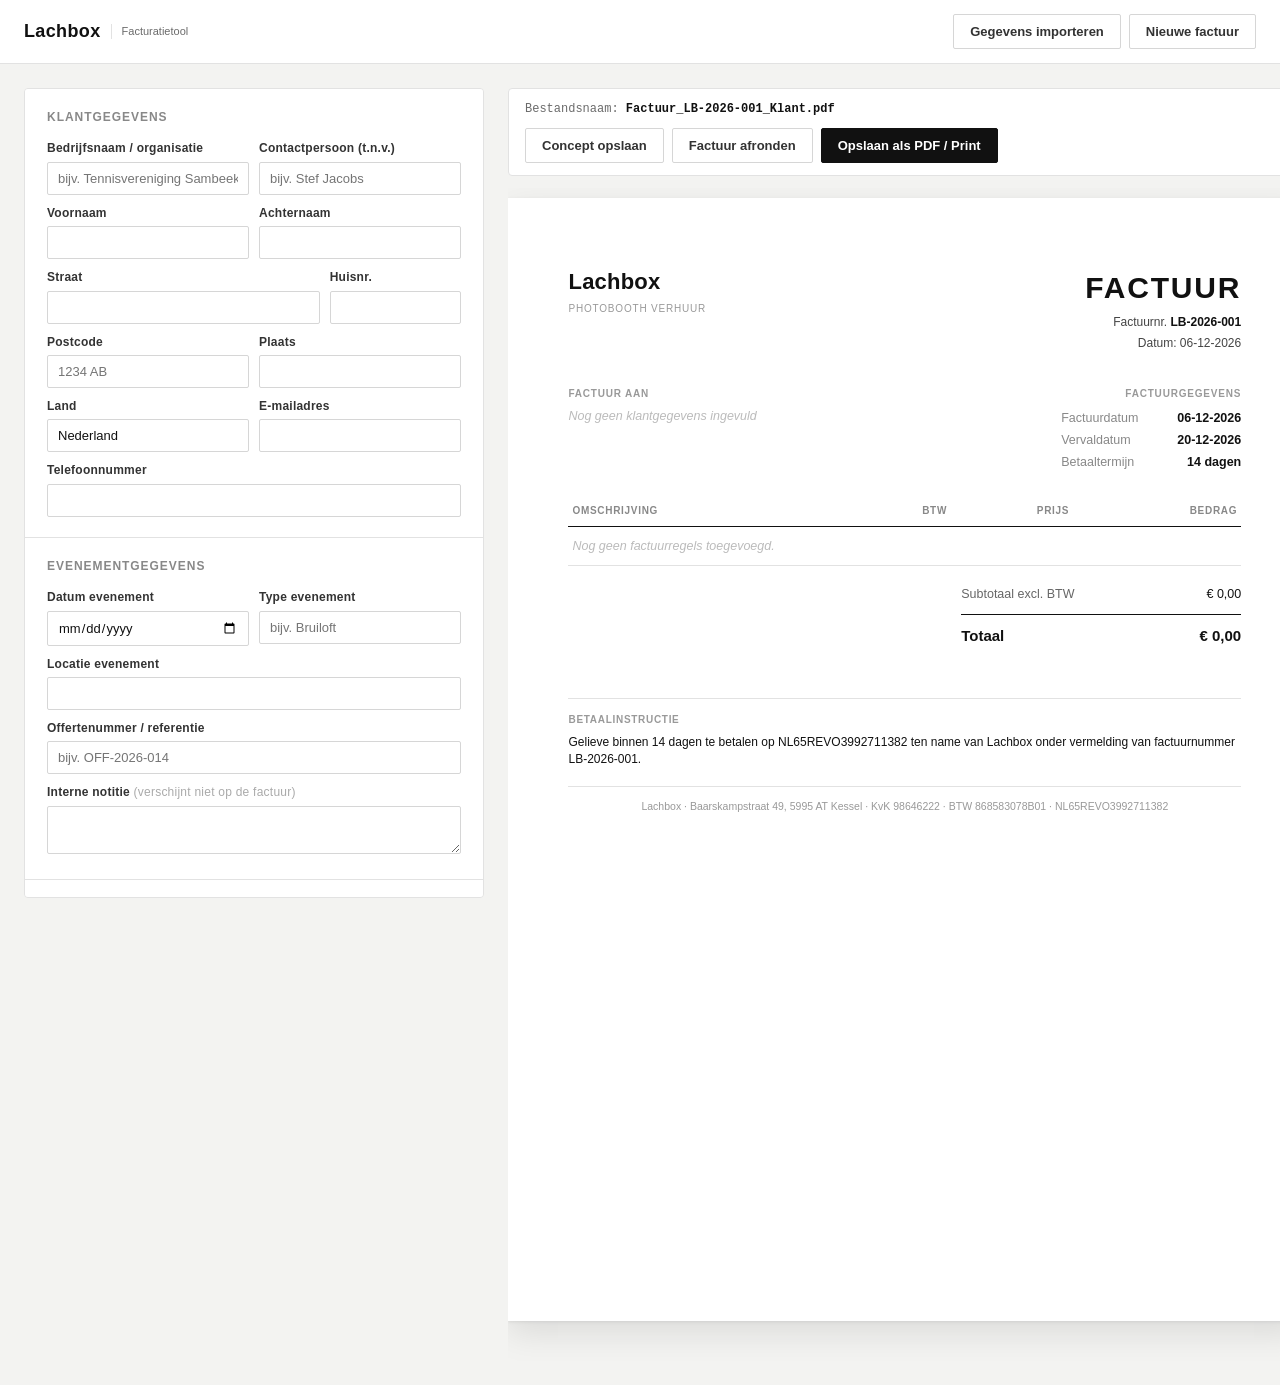
==== index.html @ ca331988 "Add Lachbox invoicing tool (single-file HTML/CSS/JS) Fully functional internal invoicing tool: custo" ====
<!doctype html>
<html lang="nl">
<head>
<meta charset="UTF-8">
<meta name="viewport" content="width=device-width, initial-scale=1.0">
<title>Lachbox — Facturatietool</title>
<style>
/* =========================================================
   LACHBOX FACTURATIETOOL — STYLESHEET
   Minimalistisch zwart/wit, veel witruimte, dunne lijnen.
   ========================================================= */

:root{
  --bg: #ffffff;
  --fg: #111111;
  --muted: #6b6b6b;
  --line: #e2e2e2;
  --line-strong: #111111;
  --panel: #fafafa;
  --danger: #b3261e;
  --danger-bg: #fdecea;
  --success: #1c7a3c;
  --success-bg: #eaf6ee;
  --radius: 2px;
  --font: -apple-system, BlinkMacSystemFont, "Segoe UI", Roboto, Helvetica, Arial, sans-serif;
  --mono: "SFMono-Regular", Consolas, "Liberation Mono", Menlo, monospace;
}

*{ box-sizing: border-box; }
html,body{ margin:0; padding:0; }
body{
  font-family: var(--font);
  color: var(--fg);
  background: #f3f3f1;
  font-size: 14px;
  line-height: 1.45;
  -webkit-font-smoothing: antialiased;
}

h1,h2,h3,h4{ margin:0; font-weight:600; }
button{ font-family:inherit; font-size:inherit; }
input, select, textarea{
  font-family:inherit;
  font-size:13px;
  color: var(--fg);
  background:#fff;
  border:1px solid #d6d6d6;
  border-radius: var(--radius);
  padding:8px 10px;
  width:100%;
  outline:none;
  transition: border-color .12s ease;
}
input:focus, select:focus, textarea:focus{ border-color:#111; }
input.field-error, select.field-error{ border-color: var(--danger); background:#fffaf9; }
label{ display:block; font-size:12px; font-weight:600; letter-spacing:.02em; color:#333; margin-bottom:4px; }
.hint{ font-size:11px; color:var(--muted); margin-top:3px; }

/* ---------- Topbar ---------- */
.topbar{
  display:flex; align-items:center; justify-content:space-between;
  padding:14px 24px; background:#fff; border-bottom:1px solid var(--line);
  position:sticky; top:0; z-index:20;
}
.topbar .brand{ display:flex; align-items:center; gap:10px; }
.topbar .brand .logo-text{ font-weight:700; font-size:18px; letter-spacing:.02em; }
.topbar .brand .subtitle{ font-size:11px; color:var(--muted); border-left:1px solid var(--line); padding-left:10px; }
.topbar .actions{ display:flex; gap:8px; }

/* ---------- Buttons ---------- */
.btn{
  display:inline-flex; align-items:center; gap:6px;
  padding:9px 16px; border-radius: var(--radius);
  border:1px solid #111; background:#fff; color:#111;
  cursor:pointer; font-weight:600; font-size:13px;
  white-space:nowrap;
  transition: background .12s ease, color .12s ease, opacity .12s ease;
}
.btn:hover{ background:#111; color:#fff; }
.btn:active{ opacity:.75; }
.btn.primary{ background:#111; color:#fff; }
.btn.primary:hover{ background:#000; }
.btn.secondary{ border-color:#d6d6d6; color:#333; }
.btn.secondary:hover{ background:#111; color:#fff; border-color:#111; }
.btn.ghost{ border-color:transparent; color:#333; padding:8px 10px; }
.btn.ghost:hover{ background:#f0f0f0; color:#111; }
.btn.danger{ border-color:var(--danger); color:var(--danger); }
.btn.danger:hover{ background:var(--danger); color:#fff; }
.btn.small{ padding:5px 10px; font-size:12px; }
.btn:disabled{ opacity:.4; cursor:not-allowed; }
.btn:disabled:hover{ background:#fff; color:#111; }

/* ---------- Layout ---------- */
.layout{
  display:grid;
  grid-template-columns: 460px 1fr;
  gap:24px;
  padding:24px;
  align-items:start;
  max-width:1680px;
  margin:0 auto;
}
@media (max-width: 1100px){
  .layout{ grid-template-columns: 1fr; }
}

/* ---------- Form panel ---------- */
.form-panel{
  background:#fff;
  border:1px solid var(--line);
  border-radius:4px;
  padding:0;
  position:sticky;
  top:70px;
  max-height: calc(100vh - 90px);
  overflow-y:auto;
}
@media (max-width: 1100px){
  .form-panel{ position:static; max-height:none; }
}
.section{ padding:20px 22px; border-bottom:1px solid var(--line); }
.section:last-child{ border-bottom:none; }
.section-title{
  font-size:12px; text-transform:uppercase; letter-spacing:.08em;
  color:#888; font-weight:700; margin-bottom:14px;
  display:flex; align-items:center; justify-content:space-between;
}
.field-row{ display:grid; grid-template-columns:1fr 1fr; gap:10px; margin-bottom:10px; }
.field-row.cols-3{ grid-template-columns:1fr 1fr 1fr; }
.field{ margin-bottom:10px; }
.field:last-child{ margin-bottom:0; }
.field-row .field{ margin-bottom:0; }
details.settings summary{ cursor:pointer; font-size:12px; color:var(--muted); font-weight:600; margin-bottom:10px; }
details.settings[open] summary{ margin-bottom:14px; }

/* ---------- Line items editor ---------- */
.lines-list{ display:flex; flex-direction:column; gap:10px; margin-bottom:12px; }
.line-card{
  border:1px solid var(--line); border-radius:3px; padding:12px; background:var(--panel);
}
.line-card.discount{ background:#fbfbf8; border-style:dashed; }
.line-card-head{ display:flex; justify-content:space-between; align-items:center; margin-bottom:8px; }
.line-card-head .line-type-badge{
  font-size:10px; text-transform:uppercase; letter-spacing:.06em; font-weight:700; color:#888;
}
.line-card-actions{ display:flex; gap:4px; }
.icon-btn{
  border:none; background:transparent; cursor:pointer; color:#888; padding:3px 6px; font-size:13px; border-radius:3px;
}
.icon-btn:hover{ background:#eee; color:#111; }
.line-card .field{ margin-bottom:8px; }
.line-grid{ display:grid; grid-template-columns: repeat(4, 1fr); gap:8px; }
.line-grid .field.span-2{ grid-column: span 2; }
.line-grid .field.span-4{ grid-column: span 4; }
.amount-readout{
  font-family: var(--mono); font-size:13px; font-weight:700; text-align:right; padding-top:6px;
}
.vat-mode-toggle{ display:flex; border:1px solid #d6d6d6; border-radius:var(--radius); overflow:hidden; }
.vat-mode-toggle button{
  flex:1; border:none; background:#fff; padding:7px 4px; font-size:12px; cursor:pointer; color:#555;
}
.vat-mode-toggle button.active{ background:#111; color:#fff; }

.add-line-buttons{ display:flex; gap:8px; }
.add-line-buttons .btn{ flex:1; justify-content:center; }

/* ---------- Package grid ---------- */
.package-select{ margin-bottom:12px; }

/* ---------- Preview panel ---------- */
.preview-panel{ display:flex; flex-direction:column; gap:12px; }
.preview-toolbar{
  display:flex; align-items:center; justify-content:space-between;
  background:#fff; border:1px solid var(--line); border-radius:4px;
  padding:12px 16px; flex-wrap:wrap; gap:10px;
}
.filename-preview{ font-family: var(--mono); font-size:12px; color:var(--muted); }
.filename-preview strong{ color:#111; font-weight:600; }
.preview-toolbar .actions{ display:flex; gap:8px; }

#invoicePreviewWrapper{
  display:flex; justify-content:center;
  overflow-x:auto;
  padding: 10px 0 40px;
}
#invoicePreview.a4{
  width:210mm;
  min-height:297mm;
  background:#fff;
  box-shadow: 0 1px 3px rgba(0,0,0,.08), 0 12px 32px rgba(0,0,0,.10);
  padding:18mm 16mm;
  flex-shrink:0;
  color:#111;
}

/* ---------- Invoice document styling ---------- */
.inv-header{ display:flex; justify-content:space-between; align-items:flex-start; margin-bottom:34px; }
.inv-logo{ font-size:22px; font-weight:800; letter-spacing:.01em; }
.inv-logo img{ max-height:46px; display:block; }
.inv-logo .tagline{ font-size:10px; color:#999; letter-spacing:.08em; text-transform:uppercase; margin-top:4px; font-weight:500; }
.inv-title{ text-align:right; }
.inv-title h1{ font-size:30px; letter-spacing:.06em; font-weight:800; }
.inv-title .inv-meta-line{ font-size:12px; color:#444; margin-top:4px; }
.inv-title .inv-meta-line b{ color:#111; }

.inv-parties{ display:flex; justify-content:space-between; gap:24px; margin-bottom:30px; }
.inv-block{ font-size:12.5px; }
.inv-block .block-label{ font-size:10px; text-transform:uppercase; letter-spacing:.08em; color:#999; font-weight:700; margin-bottom:6px; }
.inv-block .line{ line-height:1.55; }
.inv-block.to{ max-width:60%; }
.inv-block.meta{ text-align:right; min-width:180px; }
.inv-block.meta .meta-row{ display:flex; justify-content:space-between; gap:16px; padding:2px 0; }
.inv-block.meta .meta-row .k{ color:#888; }
.inv-block.meta .meta-row .v{ font-weight:600; }

.inv-event-line{ font-size:11.5px; color:#666; margin-bottom:22px; border-top:1px solid var(--line); border-bottom:1px solid var(--line); padding:8px 0; }

table.inv-table{ width:100%; border-collapse:collapse; margin-bottom:8px; }
table.inv-table thead th{
  text-align:left; font-size:10px; text-transform:uppercase; letter-spacing:.07em; color:#888;
  border-bottom:1px solid var(--line-strong); padding:0 4px 8px; font-weight:700;
}
table.inv-table thead th.num{ text-align:right; }
table.inv-table tbody td{
  padding:10px 4px; border-bottom:1px solid var(--line); font-size:12.5px; vertical-align:top;
}
table.inv-table tbody td.num{ text-align:right; font-variant-numeric: tabular-nums; white-space:nowrap; }
table.inv-table tbody tr.discount-row td{ color:#555; font-style:italic; }
.desc-main{ font-weight:600; }
.desc-sub{ font-size:11px; color:#888; margin-top:2px; font-style:normal; }

.inv-totals{ display:flex; justify-content:flex-end; margin-top:14px; }
.inv-totals .totals-box{ width:280px; }
.totals-row{ display:flex; justify-content:space-between; padding:5px 0; font-size:12.5px; }
.totals-row .k{ color:#666; }
.totals-row.grand{ border-top:1.5px solid #111; margin-top:6px; padding-top:10px; font-size:15px; font-weight:800; }

.inv-footer{ margin-top:46px; }
.inv-payment{ font-size:12px; border-top:1px solid var(--line); padding-top:14px; margin-bottom:18px; }
.inv-payment .pay-label{ font-size:10px; text-transform:uppercase; letter-spacing:.07em; color:#999; font-weight:700; margin-bottom:6px;}
.inv-companyfooter{ font-size:10.5px; color:#999; text-align:center; border-top:1px solid var(--line); padding-top:12px; }
.inv-companyfooter span{ margin:0 6px; }

.empty-state{ color:#bbb; font-style:italic; }

/* ---------- Toasts ---------- */
.toast-container{ position:fixed; bottom:20px; right:20px; display:flex; flex-direction:column; gap:8px; z-index:200; max-width:340px; }
.toast{
  background:#111; color:#fff; padding:12px 16px; border-radius:4px; font-size:13px;
  box-shadow:0 8px 24px rgba(0,0,0,.25); animation: toast-in .18s ease;
}
.toast.error{ background: var(--danger); }
.toast.success{ background: var(--success); }
@keyframes toast-in{ from{ transform:translateY(8px); opacity:0; } to{ transform:translateY(0); opacity:1; } }

/* ---------- Modal ---------- */
.modal-overlay{
  position:fixed; inset:0; background:rgba(0,0,0,.45); display:flex; align-items:center; justify-content:center; z-index:100; padding:20px;
}
.modal-overlay[hidden]{ display:none; }
.modal{ background:#fff; border-radius:6px; width:100%; max-width:560px; max-height:85vh; overflow-y:auto; padding:24px; }
.modal h2{ font-size:16px; margin-bottom:4px; }
.modal p.desc{ font-size:12.5px; color:var(--muted); margin:0 0 14px; }
.modal textarea{ min-height:220px; font-family:var(--mono); font-size:12px; }
.modal .modal-actions{ display:flex; justify-content:flex-end; gap:8px; margin-top:16px; }
.modal .modal-close{ position:absolute; }
.modal-header{ display:flex; justify-content:space-between; align-items:flex-start; }

/* ---------- Print ---------- */
@media print{
  body{ background:#fff; }
  .no-print{ display:none !important; }
  .layout{ display:block; padding:0; }
  #invoicePreviewWrapper{ display:block; padding:0; overflow:visible; justify-content:flex-start; }
  #invoicePreview.a4{
    box-shadow:none; width:auto; min-height:auto; margin:0; padding:0;
  }
  @page{ size: A4 portrait; margin: 16mm 15mm; }
}
</style>
</head>
<body>

<!-- ============================================================
     TOPBAR
     ============================================================ -->
<div class="topbar no-print">
  <div class="brand">
    <span class="logo-text">Lachbox</span>
    <span class="subtitle">Facturatietool</span>
  </div>
  <div class="actions">
    <button class="btn secondary" id="btnImport">Gegevens importeren</button>
    <button class="btn secondary" id="btnNewInvoice">Nieuwe factuur</button>
  </div>
</div>

<!-- ============================================================
     MAIN LAYOUT
     ============================================================ -->
<main class="layout">

  <!-- ---------------- FORM PANEL ---------------- -->
  <section class="form-panel no-print" id="formPanel">

    <!-- Klantgegevens -->
    <div class="section">
      <div class="section-title">Klantgegevens</div>
      <div class="field-row">
        <div class="field">
          <label for="cust_company">Bedrijfsnaam / organisatie</label>
          <input type="text" id="cust_company" placeholder="bijv. Tennisvereniging Sambeek">
        </div>
        <div class="field">
          <label for="cust_contactPerson">Contactpersoon (t.n.v.)</label>
          <input type="text" id="cust_contactPerson" placeholder="bijv. Stef Jacobs">
        </div>
      </div>
      <div class="field-row">
        <div class="field">
          <label for="cust_firstName">Voornaam</label>
          <input type="text" id="cust_firstName">
        </div>
        <div class="field">
          <label for="cust_lastName">Achternaam</label>
          <input type="text" id="cust_lastName">
        </div>
      </div>
      <div class="field-row cols-3">
        <div class="field" style="grid-column:span 2;">
          <label for="cust_street">Straat</label>
          <input type="text" id="cust_street">
        </div>
        <div class="field">
          <label for="cust_houseNumber">Huisnr.</label>
          <input type="text" id="cust_houseNumber">
        </div>
      </div>
      <div class="field-row">
        <div class="field">
          <label for="cust_postalCode">Postcode</label>
          <input type="text" id="cust_postalCode" placeholder="1234 AB">
        </div>
        <div class="field">
          <label for="cust_city">Plaats</label>
          <input type="text" id="cust_city">
        </div>
      </div>
      <div class="field-row">
        <div class="field">
          <label for="cust_country">Land</label>
          <input type="text" id="cust_country" placeholder="Nederland">
        </div>
        <div class="field">
          <label for="cust_email">E-mailadres</label>
          <input type="email" id="cust_email">
        </div>
      </div>
      <div class="field">
        <label for="cust_phone">Telefoonnummer</label>
        <input type="text" id="cust_phone">
      </div>
    </div>

    <!-- Evenementgegevens -->
    <div class="section">
      <div class="section-title">Evenementgegevens</div>
      <div class="field-row">
        <div class="field">
          <label for="event_date">Datum evenement</label>
          <input type="date" id="event_date">
        </div>
        <div class="field">
          <label for="event_type">Type evenement</label>
          <input type="text" id="event_type" placeholder="bijv. Bruiloft">
        </div>
      </div>
      <div class="field">
        <label for="event_location">Locatie evenement</label>
        <input type="text" id="event_location">
      </div>
      <div class="field">
        <label for="event_reference">Offertenummer / referentie</label>
        <input type="text" id="event_reference" placeholder="bijv. OFF-2026-014">
      </div>
      <div class="field">
        <label for="event_note">Interne notitie <span style="font-weight:400; color:#aaa;">(verschijnt niet op de factuur)</span></label>
        <textarea id="event_note" rows="2"></textarea>
      </div>
    </div>

    <!-- Factuurgegevens -->
    <div class="section">
      <div class="section-title">Factuurgegevens</div>
      <div class="field-row">
        <div class="field">
          <label for="inv_number">Factuurnummer</label>
          <input type="text" id="inv_number">
        </div>
        <div class="field">
          <label for="inv_date">Factuurdatum</label>
          <input type="date" id="inv_date">
        </div>
      </div>
      <div class="field-row">
        <div class="field">
          <label for="inv_paymentTerm">Betaaltermijn (dagen)</label>
          <input type="number" id="inv_paymentTerm" min="0" step="1">
        </div>
        <div class="field">
          <label for="inv_dueDate">Vervaldatum</label>
          <input type="date" id="inv_dueDate">
        </div>
      </div>
      <div class="hint" id="invoiceNumberHint" style="margin-bottom:4px;"></div>
    </div>

    <!-- Pakket & regels -->
    <div class="section">
      <div class="section-title">Pakket &amp; factuurregels</div>

      <div class="package-select">
        <label for="packageSelect">Lachbox-pakket</label>
        <select id="packageSelect">
          <option value="">— Geen pakket / handmatig —</option>
        </select>
      </div>

      <div class="lines-list" id="linesList"></div>

      <div class="add-line-buttons">
        <button class="btn secondary small" id="btnAddLine">+ Regel toevoegen</button>
        <button class="btn secondary small" id="btnAddDiscount">+ Korting toevoegen</button>
      </div>
    </div>

    <!-- Bedrijfsinstellingen (uitklapbaar, aanpasbaar) -->
    <div class="section">
      <details class="settings" id="companySettingsDetails">
        <summary>Bedrijfsgegevens &amp; instellingen aanpassen</summary>
        <div class="field-row">
          <div class="field">
            <label for="set_name">Bedrijfsnaam</label>
            <input type="text" id="set_name">
          </div>
          <div class="field">
            <label for="set_kvk">KvK-nummer</label>
            <input type="text" id="set_kvk">
          </div>
        </div>
        <div class="field-row">
          <div class="field">
            <label for="set_street">Straat + huisnr.</label>
            <input type="text" id="set_street">
          </div>
          <div class="field">
            <label for="set_city">Postcode + plaats</label>
            <input type="text" id="set_city">
          </div>
        </div>
        <div class="field-row">
          <div class="field">
            <label for="set_vat">BTW-nummer</label>
            <input type="text" id="set_vat">
          </div>
          <div class="field">
            <label for="set_bank">Bank</label>
            <input type="text" id="set_bank">
          </div>
        </div>
        <div class="field-row">
          <div class="field">
            <label for="set_iban">IBAN</label>
            <input type="text" id="set_iban">
          </div>
          <div class="field">
            <label for="set_defaultTerm">Standaard betaaltermijn (dagen)</label>
            <input type="number" id="set_defaultTerm" min="0" step="1">
          </div>
        </div>
        <div class="field">
          <label for="set_email">E-mailadres</label>
          <input type="email" id="set_email">
        </div>
        <button class="btn secondary small" id="btnResetSettings" style="margin-top:4px;">Terugzetten naar standaardgegevens</button>
      </details>
    </div>

  </section>

  <!-- ---------------- PREVIEW PANEL ---------------- -->
  <section class="preview-panel">

    <div class="preview-toolbar no-print">
      <div class="filename-preview">Bestandsnaam: <strong id="filenamePreview">Factuur.pdf</strong></div>
      <div class="actions">
        <button class="btn secondary" id="btnSaveDraft">Concept opslaan</button>
        <button class="btn secondary" id="btnFinalize">Factuur afronden</button>
        <button class="btn primary" id="btnPrint">Opslaan als PDF / Print</button>
      </div>
    </div>

    <div id="invoicePreviewWrapper">
      <div id="invoicePreview" class="a4"><!-- wordt gevuld door renderInvoice() --></div>
    </div>

  </section>

</main>

<!-- ============================================================
     IMPORT MODAL
     ============================================================ -->
<div class="modal-overlay no-print" id="importModal" hidden>
  <div class="modal">
    <div class="modal-header">
      <div>
        <h2>Gegevens importeren</h2>
        <p class="desc">Plak hieronder JSON-gegevens vanuit een offerte of boeking. Herkende velden worden automatisch ingevuld.</p>
      </div>
    </div>
    <textarea id="importTextarea" placeholder='{
  "customer": { "company": "Tennisvereniging Sambeek", "contactPerson": "Stef Jacobs", ... },
  "event": { "date": "2026-09-20", "location": "Sambeek" },
  "order": { "package": "premium" }
}'></textarea>
    <div class="modal-actions">
      <button class="btn secondary" id="btnImportCancel">Annuleren</button>
      <button class="btn primary" id="btnImportApply">Gegevens toepassen</button>
    </div>
  </div>
</div>

<!-- ============================================================
     CONFIRM MODAL (generiek, voor "Nieuwe factuur" bevestiging)
     ============================================================ -->
<div class="modal-overlay no-print" id="confirmModal" hidden>
  <div class="modal" style="max-width:420px;">
    <h2 id="confirmTitle">Weet je het zeker?</h2>
    <p class="desc" id="confirmMessage"></p>
    <div class="modal-actions">
      <button class="btn secondary" id="btnConfirmCancel">Annuleren</button>
      <button class="btn danger" id="btnConfirmOk">Doorgaan</button>
    </div>
  </div>
</div>

<div class="toast-container no-print" id="toastContainer"></div>

<script>
(function(){
"use strict";

/* ============================================================
   CONFIG
   Alle bedrijfsgegevens, pakketten en standaardwaarden staan
   hier gebundeld zodat ze later eenvoudig aangepast kunnen
   worden zonder de rest van de code te hoeven doorzoeken.
   ============================================================ */

const CONFIG = {
  company: {
    name: "Lachbox",
    street: "Baarskampstraat 49",
    city: "5995 AT Kessel",
    country: "Nederland",
    bankName: "Revolut Business",
    iban: "NL65REVO3992711382",
    kvk: "98646222",
    vatNumber: "868583078B01",
    email: "info@lachbox.nl",
    defaultPaymentTermDays: 14,
    logoUrl: "" // optioneel: url of data-uri naar het Lachbox-logo. Leeg = tekst-logo.
  },

  // Lachbox-pakketten. Prijzen zijn standaard inclusief BTW.
  packages: {
    basis:    { name: "Basis pakket",    price: 375, vatRate: 21, priceMode: "incl" },
    premium:  { name: "Premium pakket",  price: 425, vatRate: 21, priceMode: "incl" },
    deluxe:   { name: "Deluxe pakket",   price: 525, vatRate: 21, priceMode: "incl" },
    maatwerk: { name: "Maatwerk",        price: 0,   vatRate: 21, priceMode: "incl" }
  },

  // Beschikbare BTW-tarieven in de dropdown. "custom" laat de gebruiker
  // een eigen percentage invullen.
  vatRates: [0, 9, 21],
  defaultVatRate: 21,

  invoiceNumberPrefix: "LB"
};

const STORAGE_KEYS = {
  counter: "lachbox_invoice_counter",
  draft: "lachbox_draft_invoice",
  companySettings: "lachbox_company_settings",
  vatModePref: "lachbox_vat_mode_pref"
};


/* ============================================================
   STATE
   Eén centraal state-object. Alle rendering leest hieruit,
   alle formuliervelden schrijven hierin.
   ============================================================ */

let state = null; // wordt gevuld door createEmptyState() of loadDraft()
let companySettings = null; // actieve (aanpasbare) bedrijfsgegevens
let draftSaveTimer = null;
let isFinalized = false; // voorkomt dat het factuurnummer per ongeluk dubbel verhoogd wordt binnen 1 sessie

function uid(){
  return "l" + Math.random().toString(36).slice(2, 10) + Date.now().toString(36).slice(-4);
}

function createEmptyLine(type){
  if (type === "discount"){
    return {
      id: uid(),
      type: "discount",
      description: "Korting",
      subtext: "",
      discountMode: "percentage", // "percentage" | "fixed"
      discountValue: 10,
      priceMode: "incl", // alleen relevant bij discountMode = fixed
      vatRate: CONFIG.defaultVatRate
    };
  }
  return {
    id: uid(),
    type: "item",
    description: "",
    subtext: "",
    qty: 1,
    price: 0,
    priceMode: loadVatModePref(),
    vatRate: CONFIG.defaultVatRate
  };
}

function createEmptyState(){
  const today = new Date();
  const term = companySettings.defaultPaymentTermDays;
  return {
    customer: {
      company: "", firstName: "", lastName: "", contactPerson: "",
      street: "", houseNumber: "", postalCode: "", city: "", country: "Nederland",
      email: "", phone: ""
    },
    event: {
      date: "", location: "", type: "", reference: "", note: ""
    },
    invoice: {
      number: "",           // provisorisch nummer, wordt bij init gevuld
      date: formatDateInputValue(today),
      paymentTermDays: term,
      dueDate: formatDateInputValue(addDays(today, term))
    },
    packageKey: "",
    lines: []
  };
}


/* ============================================================
   STORAGE
   Alle localStorage-interactie is hier gebundeld.
   ============================================================ */

function loadJSON(key, fallback){
  try{
    const raw = localStorage.getItem(key);
    if (!raw) return fallback;
    return JSON.parse(raw);
  }catch(e){
    console.warn("Kon " + key + " niet laden uit localStorage:", e);
    return fallback;
  }
}

function saveJSON(key, value){
  try{
    localStorage.setItem(key, JSON.stringify(value));
  }catch(e){
    console.warn("Kon " + key + " niet opslaan in localStorage:", e);
  }
}

function loadCompanySettings(){
  const saved = loadJSON(STORAGE_KEYS.companySettings, null);
  return Object.assign({}, CONFIG.company, saved || {});
}

function saveCompanySettings(){
  saveJSON(STORAGE_KEYS.companySettings, companySettings);
}

function loadInvoiceCounter(){
  return loadJSON(STORAGE_KEYS.counter, { year: new Date().getFullYear(), lastNumber: 0 });
}

function saveInvoiceCounter(counter){
  saveJSON(STORAGE_KEYS.counter, counter);
}

function loadVatModePref(){
  return loadJSON(STORAGE_KEYS.vatModePref, "incl");
}

function saveVatModePref(mode){
  saveJSON(STORAGE_KEYS.vatModePref, mode);
}

function saveDraft(){
  saveJSON(STORAGE_KEYS.draft, state);
}

function scheduleDraftSave(){
  if (draftSaveTimer) clearTimeout(draftSaveTimer);
  draftSaveTimer = setTimeout(saveDraft, 400);
}

function loadDraft(){
  return loadJSON(STORAGE_KEYS.draft, null);
}

function clearDraft(){
  localStorage.removeItem(STORAGE_KEYS.draft);
}

function draftHasContent(s){
  if (!s) return false;
  const c = s.customer;
  const hasCustomer = !!(c.company || c.firstName || c.lastName || c.contactPerson || c.email);
  const hasLines = s.lines && s.lines.some(l => l.description && l.description.trim().length > 0);
  return hasCustomer || hasLines;
}


/* ============================================================
   MONEY / DATE HELPERS
   ============================================================ */

const currencyFormatter = new Intl.NumberFormat("nl-NL", { style: "currency", currency: "EUR" });

function roundMoney(n){
  // Voorkomt klassieke floating-point afrondfouten (bv. 1.005 -> 1.00)
  // door via een kleine epsilon af te ronden op hele centen.
  return Math.round((n + Number.EPSILON) * 100) / 100;
}

function formatCurrency(n){
  if (!isFinite(n)) n = 0;
  return currencyFormatter.format(roundMoney(n));
}

function pad2(n){ return String(n).padStart(2, "0"); }

function formatDateDisplay(dateStr){
  if (!dateStr) return "";
  const d = parseDateInputValue(dateStr);
  if (!d) return "";
  return `${pad2(d.getDate())}-${pad2(d.getMonth() + 1)}-${d.getFullYear()}`;
}

function formatDateInputValue(d){
  return `${d.getFullYear()}-${pad2(d.getMonth() + 1)}-${pad2(d.getDate())}`;
}

function parseDateInputValue(str){
  // Verwacht "YYYY-MM-DD" (native <input type="date"> formaat)
  if (!str) return null;
  const parts = str.split("-");
  if (parts.length !== 3) return null;
  const y = parseInt(parts[0], 10), m = parseInt(parts[1], 10), d = parseInt(parts[2], 10);
  if (!y || !m || !d) return null;
  return new Date(y, m - 1, d);
}

function addDays(date, days){
  const d = new Date(date);
  d.setDate(d.getDate() + (parseInt(days, 10) || 0));
  return d;
}


/* ============================================================
   INVOICE CALCULATIONS
   Alle BTW- en totaalberekeningen komen hier samen.
   Bedragen worden per regel afgerond op hele centen; dat is de
   in Nederland gebruikelijke methode en voorkomt cumulatieve
   afrondverschillen op de eindtotalen.
   ============================================================ */

function calcAmountsFromUnit(unitPrice, qty, priceMode, vatRate){
  const q = Number(qty) || 0;
  const rate = Number(vatRate) || 0;
  let unitExcl, unitIncl;

  if (priceMode === "excl"){
    unitExcl = unitPrice;
    unitIncl = unitPrice * (1 + rate / 100);
  } else {
    unitIncl = unitPrice;
    unitExcl = rate !== -100 ? unitPrice / (1 + rate / 100) : 0;
  }

  const exclAmount = roundMoney(unitExcl * q);
  const inclAmount = roundMoney(unitIncl * q);
  const vatAmount = roundMoney(inclAmount - exclAmount);

  return { exclAmount, inclAmount, vatAmount };
}

// Berekent de verrijkte regels + totalen voor het volledige factuurobject.
// Retourneert een nieuw object; muteert de state niet.
function calculateInvoice(inv){
  const itemLines = inv.lines.filter(l => l.type === "item");
  const discountLines = inv.lines.filter(l => l.type === "discount");

  // Subtotaal (excl. BTW) van alle normale regels — basis voor % kortingen.
  const itemSubtotalExcl = itemLines.reduce((sum, l) => {
    const a = calcAmountsFromUnit(Number(l.price) || 0, Number(l.qty) || 0, l.priceMode, l.vatRate);
    return sum + a.exclAmount;
  }, 0);

  const computedLines = inv.lines.map(line => {
    if (line.type === "item"){
      const a = calcAmountsFromUnit(Number(line.price) || 0, Number(line.qty) || 0, line.priceMode, line.vatRate);
      return Object.assign({}, line, a);
    }
    // Kortingsregel
    if (line.discountMode === "percentage"){
      const pct = Number(line.discountValue) || 0;
      const exclAmount = roundMoney(-(itemSubtotalExcl * pct / 100));
      const rate = Number(line.vatRate) || 0;
      const inclAmount = roundMoney(exclAmount * (1 + rate / 100));
      const vatAmount = roundMoney(inclAmount - exclAmount);
      return Object.assign({}, line, { exclAmount, inclAmount, vatAmount });
    }
    // Vast bedrag korting
    const value = Math.abs(Number(line.discountValue) || 0);
    const a = calcAmountsFromUnit(-value, 1, line.priceMode, line.vatRate);
    return Object.assign({}, line, a);
  });

  const totalExcl = roundMoney(computedLines.reduce((sum, l) => sum + l.exclAmount, 0));
  const totalVat = roundMoney(computedLines.reduce((sum, l) => sum + l.vatAmount, 0));
  const totalIncl = roundMoney(totalExcl + totalVat);

  // BTW-opbouw per tarief, voor het "BTW 21% over € ..." blok onderaan de factuur.
  const vatBreakdownMap = {};
  computedLines.forEach(l => {
    const rate = Number(l.vatRate) || 0;
    if (!vatBreakdownMap[rate]) vatBreakdownMap[rate] = { rate, exclBase: 0, vatAmount: 0 };
    vatBreakdownMap[rate].exclBase = roundMoney(vatBreakdownMap[rate].exclBase + l.exclAmount);
    vatBreakdownMap[rate].vatAmount = roundMoney(vatBreakdownMap[rate].vatAmount + l.vatAmount);
  });
  const vatBreakdown = Object.values(vatBreakdownMap).sort((a, b) => b.rate - a.rate);

  return {
    lines: computedLines,
    itemSubtotalExcl: roundMoney(itemSubtotalExcl),
    totalExcl, totalVat, totalIncl,
    vatBreakdown
  };
}


/* ============================================================
   VALIDATION
   ============================================================ */

function validateInvoice(){
  const errors = [];
  const c = state.customer, inv = state.invoice;

  const hasCustomerName = !!(c.company.trim() || c.firstName.trim() || c.lastName.trim() || c.contactPerson.trim());
  if (!hasCustomerName){
    errors.push({ field: "cust_company", message: "Vul een klantnaam of bedrijfsnaam in." });
  }
  if (!inv.number || !inv.number.trim()){
    errors.push({ field: "inv_number", message: "Factuurnummer ontbreekt." });
  }
  if (!inv.date){
    errors.push({ field: "inv_date", message: "Factuurdatum ontbreekt." });
  }
  if (!state.lines || state.lines.filter(l => l.type === "item").length === 0){
    errors.push({ field: null, message: "Voeg minimaal één factuurregel toe." });
  }

  state.lines.forEach((l, idx) => {
    if (l.type === "item"){
      if (!l.description || !l.description.trim()){
        errors.push({ field: "line_" + l.id + "_description", message: `Regel ${idx + 1}: omschrijving ontbreekt.` });
      }
      if (isNaN(Number(l.price))){
        errors.push({ field: "line_" + l.id + "_price", message: `Regel ${idx + 1}: ongeldig bedrag.` });
      }
      if (isNaN(Number(l.qty)) || Number(l.qty) <= 0){
        errors.push({ field: "line_" + l.id + "_qty", message: `Regel ${idx + 1}: ongeldig aantal.` });
      }
    } else {
      if (isNaN(Number(l.discountValue))){
        errors.push({ field: "line_" + l.id + "_discountValue", message: `Korting: ongeldige waarde.` });
      }
    }
    if (isNaN(Number(l.vatRate)) || Number(l.vatRate) < 0){
      errors.push({ field: "line_" + l.id + "_vatRate", message: `Regel ${idx + 1}: ongeldig BTW-percentage.` });
    }
  });

  return errors;
}

function clearFieldErrors(){
  document.querySelectorAll(".field-error").forEach(el => el.classList.remove("field-error"));
}

function highlightErrors(errors){
  clearFieldErrors();
  errors.forEach(err => {
    if (!err.field) return;
    const el = document.getElementById(err.field) || document.querySelector(`[data-field-id="${err.field}"]`);
    if (el) el.classList.add("field-error");
  });
}


/* ============================================================
   TOAST NOTIFICATIONS
   ============================================================ */

function showToast(message, type){
  const container = document.getElementById("toastContainer");
  const toast = document.createElement("div");
  toast.className = "toast" + (type ? " " + type : "");
  toast.textContent = message;
  container.appendChild(toast);
  setTimeout(() => {
    toast.style.opacity = "0";
    toast.style.transition = "opacity .25s ease";
    setTimeout(() => toast.remove(), 260);
  }, 3200);
}

function showValidationErrors(errors){
  highlightErrors(errors);
  const msg = errors.length === 1
    ? errors[0].message
    : `${errors.length} controleer de volgende punten: ${errors.map(e => e.message).join(" ")}`;
  showToast(msg, "error");
}


/* ============================================================
   INVOICE NUMBERING
   ============================================================ */

function generateProvisionalInvoiceNumber(){
  const counter = loadInvoiceCounter();
  const year = new Date().getFullYear();
  const nextSeq = (counter.year === year) ? counter.lastNumber + 1 : 1;
  return formatInvoiceNumber(year, nextSeq);
}

function formatInvoiceNumber(year, seq){
  return `${CONFIG.invoiceNumberPrefix}-${year}-${String(seq).padStart(3, "0")}`;
}

function parseInvoiceNumber(numberStr){
  const re = new RegExp(`^${CONFIG.invoiceNumberPrefix}-(\\d{4})-(\\d+)$`);
  const m = (numberStr || "").trim().match(re);
  if (!m) return null;
  return { year: parseInt(m[1], 10), seq: parseInt(m[2], 10) };
}

// Legt het huidige factuurnummer definitief vast in de teller (localStorage).
// Wordt alleen aangeroepen bij expliciete gebruikersactie ("Factuur afronden"),
// nooit automatisch bij laden/verversen van de pagina.
function commitInvoiceNumber(numberStr){
  const parsed = parseInvoiceNumber(numberStr);
  if (!parsed) return; // handmatig/afwijkend nummer: teller blijft ongemoeid
  const counter = loadInvoiceCounter();
  const currentYear = new Date().getFullYear();
  let newCounter;
  if (parsed.year === counter.year){
    newCounter = { year: counter.year, lastNumber: Math.max(counter.lastNumber, parsed.seq) };
  } else if (parsed.year >= currentYear) {
    newCounter = { year: parsed.year, lastNumber: parsed.seq };
  } else {
    newCounter = counter; // ouder jaartal: teller niet aanpassen
  }
  saveInvoiceCounter(newCounter);
}


/* ============================================================
   IMPORT
   Modulair opgezet: importInvoiceData() accepteert een gewoon
   JS-object. importFromJSON() is een dunne laag daaromheen die
   JSON-tekst parsed. Zo kan dit later hergebruikt worden om
   gegevens rechtstreeks vanuit lachbox.nl te ontvangen (bv. via
   postMessage of een API-call) zonder de kernlogica te wijzigen.
   ============================================================ */

function importInvoiceData(data){
  if (!data || typeof data !== "object") throw new Error("Ongeldige data.");

  const c = data.customer || {};
  const e = data.event || {};
  const o = data.order || {};

  if (c.company != null) state.customer.company = String(c.company);
  if (c.firstName != null) state.customer.firstName = String(c.firstName);
  if (c.lastName != null) state.customer.lastName = String(c.lastName);
  if (c.contactPerson != null) state.customer.contactPerson = String(c.contactPerson);
  if (c.street != null) state.customer.street = String(c.street);
  if (c.houseNumber != null) state.customer.houseNumber = String(c.houseNumber);
  if (c.postalCode != null) state.customer.postalCode = String(c.postalCode);
  if (c.city != null) state.customer.city = String(c.city);
  if (c.country != null) state.customer.country = String(c.country);
  if (c.email != null) state.customer.email = String(c.email);
  if (c.phone != null) state.customer.phone = String(c.phone);

  if (e.date != null) state.event.date = String(e.date);
  if (e.location != null) state.event.location = String(e.location);
  if (e.type != null) state.event.type = String(e.type);
  if (e.reference != null) state.event.reference = String(e.reference);

  if (o.package != null && CONFIG.packages[o.package]){
    applyPackageToState(String(o.package));
  }

  scheduleDraftSave();
  populateFormFromState();
  renderAll();
}

function importFromJSON(jsonText){
  let data;
  try{
    data = JSON.parse(jsonText);
  }catch(e){
    throw new Error("Ongeldige JSON: " + e.message);
  }
  importInvoiceData(data);
}


/* ============================================================
   PACKAGE HANDLING
   ============================================================ */

function applyPackageToState(pkgKey){
  state.packageKey = pkgKey;
  if (!pkgKey || !CONFIG.packages[pkgKey]) return;
  const pkg = CONFIG.packages[pkgKey];

  const existingIdx = state.lines.findIndex(l => l.isPackageLine);
  const line = {
    id: existingIdx >= 0 ? state.lines[existingIdx].id : uid(),
    type: "item",
    isPackageLine: true,
    description: pkg.name,
    subtext: "",
    qty: 1,
    price: pkg.price,
    priceMode: pkg.priceMode,
    vatRate: pkg.vatRate
  };
  if (existingIdx >= 0){
    state.lines[existingIdx] = line;
  } else {
    state.lines.unshift(line);
  }
}


/* ============================================================
   FORM HANDLING
   ============================================================ */

function el(id){ return document.getElementById(id); }

function bindSimple(id, path, opts){
  opts = opts || {};
  const input = el(id);
  input.addEventListener("input", () => {
    let val = input.value;
    if (opts.number) val = val === "" ? "" : Number(val);
    setPath(state, path, val);
    if (opts.onChange) opts.onChange(val);
    scheduleDraftSave();
    renderAll();
  });
}

function setPath(obj, path, val){
  const parts = path.split(".");
  let cur = obj;
  for (let i = 0; i < parts.length - 1; i++) cur = cur[parts[i]];
  cur[parts[parts.length - 1]] = val;
}

function getPath(obj, path){
  return path.split(".").reduce((cur, p) => (cur == null ? cur : cur[p]), obj);
}

function populatePackageDropdown(){
  const select = el("packageSelect");
  Object.keys(CONFIG.packages).forEach(key => {
    const opt = document.createElement("option");
    opt.value = key;
    opt.textContent = `${CONFIG.packages[key].name} — ${formatCurrency(CONFIG.packages[key].price)}`;
    select.appendChild(opt);
  });
}

function populateFormFromState(){
  const c = state.customer, ev = state.event, inv = state.invoice;
  el("cust_company").value = c.company;
  el("cust_contactPerson").value = c.contactPerson;
  el("cust_firstName").value = c.firstName;
  el("cust_lastName").value = c.lastName;
  el("cust_street").value = c.street;
  el("cust_houseNumber").value = c.houseNumber;
  el("cust_postalCode").value = c.postalCode;
  el("cust_city").value = c.city;
  el("cust_country").value = c.country;
  el("cust_email").value = c.email;
  el("cust_phone").value = c.phone;

  el("event_date").value = ev.date;
  el("event_type").value = ev.type;
  el("event_location").value = ev.location;
  el("event_reference").value = ev.reference;
  el("event_note").value = ev.note;

  el("inv_number").value = inv.number;
  el("inv_date").value = inv.date;
  el("inv_paymentTerm").value = inv.paymentTermDays;
  el("inv_dueDate").value = inv.dueDate;

  el("packageSelect").value = state.packageKey || "";

  renderLineEditors();
}

function populateSettingsForm(){
  el("set_name").value = companySettings.name;
  el("set_street").value = companySettings.street;
  el("set_city").value = companySettings.city;
  el("set_kvk").value = companySettings.kvk;
  el("set_vat").value = companySettings.vatNumber;
  el("set_bank").value = companySettings.bankName;
  el("set_iban").value = companySettings.iban;
  el("set_defaultTerm").value = companySettings.defaultPaymentTermDays;
  el("set_email").value = companySettings.email;
}

function attachStaticListeners(){
  bindSimple("cust_company", "customer.company");
  bindSimple("cust_contactPerson", "customer.contactPerson");
  bindSimple("cust_firstName", "customer.firstName");
  bindSimple("cust_lastName", "customer.lastName");
  bindSimple("cust_street", "customer.street");
  bindSimple("cust_houseNumber", "customer.houseNumber");
  bindSimple("cust_postalCode", "customer.postalCode");
  bindSimple("cust_city", "customer.city");
  bindSimple("cust_country", "customer.country");
  bindSimple("cust_email", "customer.email");
  bindSimple("cust_phone", "customer.phone");

  bindSimple("event_date", "event.date");
  bindSimple("event_type", "event.type");
  bindSimple("event_location", "event.location");
  bindSimple("event_reference", "event.reference");
  bindSimple("event_note", "event.note");

  el("inv_number").addEventListener("input", () => {
    state.invoice.number = el("inv_number").value;
    scheduleDraftSave();
    renderAll();
  });

  el("inv_date").addEventListener("input", () => {
    state.invoice.date = el("inv_date").value;
    recalcDueDate();
    scheduleDraftSave();
    renderAll();
  });

  el("inv_paymentTerm").addEventListener("input", () => {
    state.invoice.paymentTermDays = Number(el("inv_paymentTerm").value) || 0;
    recalcDueDate();
    scheduleDraftSave();
    renderAll();
  });

  el("inv_dueDate").addEventListener("input", () => {
    state.invoice.dueDate = el("inv_dueDate").value;
    scheduleDraftSave();
    renderAll();
  });

  el("packageSelect").addEventListener("change", () => {
    applyPackageToState(el("packageSelect").value);
    scheduleDraftSave();
    renderLineEditors();
    renderAll();
  });

  el("btnAddLine").addEventListener("click", () => {
    state.lines.push(createEmptyLine("item"));
    scheduleDraftSave();
    renderLineEditors();
    renderAll();
  });

  el("btnAddDiscount").addEventListener("click", () => {
    state.lines.push(createEmptyLine("discount"));
    scheduleDraftSave();
    renderLineEditors();
    renderAll();
  });

  // Bedrijfsinstellingen
  const settingsBindings = [
    ["set_name", "name"], ["set_street", "street"], ["set_city", "city"],
    ["set_kvk", "kvk"], ["set_vat", "vatNumber"], ["set_bank", "bankName"],
    ["set_iban", "iban"], ["set_email", "email"]
  ];
  settingsBindings.forEach(([inputId, key]) => {
    el(inputId).addEventListener("input", () => {
      companySettings[key] = el(inputId).value;
      saveCompanySettings();
      renderAll();
    });
  });
  el("set_defaultTerm").addEventListener("input", () => {
    companySettings.defaultPaymentTermDays = Number(el("set_defaultTerm").value) || 0;
    saveCompanySettings();
  });
  el("btnResetSettings").addEventListener("click", () => {
    companySettings = Object.assign({}, CONFIG.company);
    saveCompanySettings();
    populateSettingsForm();
    renderAll();
    showToast("Bedrijfsgegevens teruggezet naar standaardwaarden.", "success");
  });

  el("btnNewInvoice").addEventListener("click", onNewInvoiceClick);
  el("btnImport").addEventListener("click", openImportModal);
  el("btnImportCancel").addEventListener("click", closeImportModal);
  el("btnImportApply").addEventListener("click", onImportApply);
  el("btnSaveDraft").addEventListener("click", onSaveDraftClick);
  el("btnFinalize").addEventListener("click", onFinalizeClick);
  el("btnPrint").addEventListener("click", handlePrint);
}

function recalcDueDate(){
  const d = parseDateInputValue(state.invoice.date);
  if (!d) return;
  state.invoice.dueDate = formatDateInputValue(addDays(d, state.invoice.paymentTermDays));
  el("inv_dueDate").value = state.invoice.dueDate;
}


/* ---------- Dynamische regel-editors ---------- */

function renderLineEditors(){
  const list = el("linesList");
  list.innerHTML = "";

  if (state.lines.length === 0){
    const empty = document.createElement("div");
    empty.className = "hint";
    empty.textContent = "Nog geen factuurregels. Kies een pakket of voeg een regel toe.";
    list.appendChild(empty);
    return;
  }

  state.lines.forEach((line, index) => {
    list.appendChild(buildLineCard(line, index));
  });
}

function buildLineCard(line, index){
  const card = document.createElement("div");
  card.className = "line-card" + (line.type === "discount" ? " discount" : "");
  card.dataset.lineId = line.id;

  // Header met badge + acties
  const head = document.createElement("div");
  head.className = "line-card-head";
  const badge = document.createElement("span");
  badge.className = "line-type-badge";
  badge.textContent = line.type === "discount" ? "Korting" : (line.isPackageLine ? "Pakket" : `Regel ${index + 1}`);
  head.appendChild(badge);

  const actions = document.createElement("div");
  actions.className = "line-card-actions";

  const dupBtn = document.createElement("button");
  dupBtn.type = "button";
  dupBtn.className = "icon-btn";
  dupBtn.title = "Dupliceren";
  dupBtn.textContent = "⧉";
  dupBtn.addEventListener("click", () => duplicateLine(line.id));
  actions.appendChild(dupBtn);

  const delBtn = document.createElement("button");
  delBtn.type = "button";
  delBtn.className = "icon-btn";
  delBtn.title = "Verwijderen";
  delBtn.textContent = "✕";
  delBtn.addEventListener("click", () => removeLine(line.id));
  actions.appendChild(delBtn);

  head.appendChild(actions);
  card.appendChild(head);

  // Omschrijving + subtekst
  const descField = document.createElement("div");
  descField.className = "field";
  const descLabel = document.createElement("label");
  descLabel.textContent = "Omschrijving";
  const descInput = document.createElement("input");
  descInput.type = "text";
  descInput.id = "line_" + line.id + "_description";
  descInput.value = line.description;
  descInput.placeholder = line.type === "discount" ? "bijv. Seizoenskorting" : "bijv. Extra uur photobooth";
  descInput.addEventListener("input", () => { line.description = descInput.value; scheduleDraftSave(); renderAll(); });
  descField.appendChild(descLabel); descField.appendChild(descInput);
  card.appendChild(descField);

  const subField = document.createElement("div");
  subField.className = "field";
  const subLabel = document.createElement("label");
  subLabel.textContent = "Subtekst (optioneel)";
  const subInput = document.createElement("input");
  subInput.type = "text";
  subInput.value = line.subtext || "";
  subInput.placeholder = "extra toelichting onder de omschrijving";
  subInput.addEventListener("input", () => { line.subtext = subInput.value; scheduleDraftSave(); renderAll(); });
  subField.appendChild(subLabel); subField.appendChild(subInput);
  card.appendChild(subField);

  const grid = document.createElement("div");
  grid.className = "line-grid";

  if (line.type === "item"){
    grid.appendChild(buildNumberField("Aantal", "line_" + line.id + "_qty", line.qty, 1, v => { line.qty = v; }));
    grid.appendChild(buildNumberField("Prijs (€)", "line_" + line.id + "_price", line.price, 0.01, v => { line.price = v; }));
    grid.appendChild(buildVatModeToggle(line));
    grid.appendChild(buildVatRateField(line));
  } else {
    grid.appendChild(buildDiscountModeField(line));
    grid.appendChild(buildNumberField(
      line.discountMode === "percentage" ? "Percentage (%)" : "Bedrag (€)",
      "line_" + line.id + "_discountValue", line.discountValue, 0.01, v => { line.discountValue = v; }
    ));
    if (line.discountMode === "fixed"){
      grid.appendChild(buildVatModeToggle(line));
    } else {
      const spacer = document.createElement("div"); grid.appendChild(spacer);
    }
    grid.appendChild(buildVatRateField(line));
  }

  card.appendChild(grid);

  const amountRow = document.createElement("div");
  amountRow.className = "amount-readout";
  amountRow.dataset.role = "line-amount";
  card.appendChild(amountRow);

  return card;
}

function buildNumberField(labelText, id, value, step, onChange){
  const field = document.createElement("div");
  field.className = "field";
  const label = document.createElement("label");
  label.textContent = labelText;
  const input = document.createElement("input");
  input.type = "number";
  input.step = step;
  input.id = id;
  input.value = value;
  input.addEventListener("input", () => {
    onChange(input.value === "" ? "" : Number(input.value));
    scheduleDraftSave();
    renderAll();
  });
  field.appendChild(label); field.appendChild(input);
  return field;
}

function buildVatRateField(line){
  const field = document.createElement("div");
  field.className = "field";
  const label = document.createElement("label");
  label.textContent = "BTW %";
  const select = document.createElement("select");
  select.id = "line_" + line.id + "_vatRate";
  const presetRates = CONFIG.vatRates.slice();
  const isPreset = presetRates.includes(Number(line.vatRate));
  presetRates.forEach(r => {
    const opt = document.createElement("option");
    opt.value = r; opt.textContent = r + "%";
    if (Number(line.vatRate) === r) opt.selected = true;
    select.appendChild(opt);
  });
  const customOpt = document.createElement("option");
  customOpt.value = "custom";
  customOpt.textContent = "Aangepast…";
  if (!isPreset) customOpt.selected = true;
  select.appendChild(customOpt);

  field.appendChild(label); field.appendChild(select);

  let customInput = null;
  if (!isPreset){
    customInput = document.createElement("input");
    customInput.type = "number"; customInput.step = "0.1"; customInput.style.marginTop = "6px";
    customInput.value = line.vatRate;
    customInput.addEventListener("input", () => {
      line.vatRate = Number(customInput.value) || 0;
      scheduleDraftSave(); renderAll();
    });
    field.appendChild(customInput);
  }

  select.addEventListener("change", () => {
    if (select.value === "custom"){
      line.vatRate = line.vatRate || 0;
      renderLineEditors();
    } else {
      line.vatRate = Number(select.value);
    }
    scheduleDraftSave();
    renderLineEditors();
    renderAll();
  });

  return field;
}

function buildVatModeToggle(line){
  const field = document.createElement("div");
  field.className = "field span-2";
  const label = document.createElement("label");
  label.textContent = "Prijs is";
  const toggle = document.createElement("div");
  toggle.className = "vat-mode-toggle";

  const inclBtn = document.createElement("button");
  inclBtn.type = "button"; inclBtn.textContent = "Incl. BTW";
  inclBtn.className = line.priceMode === "incl" ? "active" : "";

  const exclBtn = document.createElement("button");
  exclBtn.type = "button"; exclBtn.textContent = "Excl. BTW";
  exclBtn.className = line.priceMode === "excl" ? "active" : "";

  inclBtn.addEventListener("click", () => { line.priceMode = "incl"; saveVatModePref("incl"); scheduleDraftSave(); renderLineEditors(); renderAll(); });
  exclBtn.addEventListener("click", () => { line.priceMode = "excl"; saveVatModePref("excl"); scheduleDraftSave(); renderLineEditors(); renderAll(); });

  toggle.appendChild(inclBtn); toggle.appendChild(exclBtn);
  field.appendChild(label); field.appendChild(toggle);
  return field;
}

function buildDiscountModeField(line){
  const field = document.createElement("div");
  field.className = "field";
  const label = document.createElement("label");
  label.textContent = "Type korting";
  const select = document.createElement("select");
  [["percentage", "Percentage (%)"], ["fixed", "Vast bedrag (€)"]].forEach(([val, txt]) => {
    const opt = document.createElement("option");
    opt.value = val; opt.textContent = txt;
    if (line.discountMode === val) opt.selected = true;
    select.appendChild(opt);
  });
  select.addEventListener("change", () => {
    line.discountMode = select.value;
    scheduleDraftSave();
    renderLineEditors();
    renderAll();
  });
  field.appendChild(label); field.appendChild(select);
  return field;
}

function removeLine(id){
  state.lines = state.lines.filter(l => l.id !== id);
  scheduleDraftSave();
  renderLineEditors();
  renderAll();
}

function duplicateLine(id){
  const idx = state.lines.findIndex(l => l.id === id);
  if (idx < 0) return;
  const copy = Object.assign({}, state.lines[idx], { id: uid(), isPackageLine: false });
  state.lines.splice(idx + 1, 0, copy);
  scheduleDraftSave();
  renderLineEditors();
  renderAll();
}

// Werkt alleen de "Bedrag"-uitlezing per regelkaart bij, zonder de hele
// editor (en dus de focus van het actieve invoerveld) opnieuw op te bouwen.
function updateLineAmountReadouts(calc){
  calc.lines.forEach(l => {
    const card = document.querySelector(`.line-card[data-line-id="${l.id}"] [data-role="line-amount"]`);
    if (card) card.textContent = formatCurrency(l.inclAmount) + " (incl. BTW)";
  });
}


/* ============================================================
   RENDERING — Live A4 factuurpreview
   Bouwt de preview met DOM-nodes en textContent (geen innerHTML
   met ongefilterde gebruikersinput) zodat geïmporteerde of
   ingevoerde tekst nooit als HTML/JS wordt geïnterpreteerd.
   ============================================================ */

function getCustomerAddressLines(c){
  const lines = [];
  if (c.company && c.company.trim()) lines.push(c.company.trim());

  const personName = (c.contactPerson && c.contactPerson.trim())
    || [c.firstName, c.lastName].filter(Boolean).join(" ").trim();
  if (personName){
    lines.push(c.company && c.company.trim() ? `t.n.v. ${personName}` : personName);
  }

  const streetLine = [c.street, c.houseNumber].filter(s => s && s.trim()).join(" ").trim();
  if (streetLine) lines.push(streetLine);

  const cityLine = [c.postalCode, c.city].filter(s => s && s.trim()).join(" ").trim();
  if (cityLine) lines.push(cityLine);

  if (c.country && c.country.trim() && c.country.trim().toLowerCase() !== "nederland"){
    lines.push(c.country.trim());
  }

  return lines;
}

function makeEl(tag, className, text){
  const node = document.createElement(tag);
  if (className) node.className = className;
  if (text != null) node.textContent = text;
  return node;
}

function renderInvoice(calc){
  const root = el("invoicePreview");
  root.innerHTML = "";
  const c = state.customer, ev = state.event, inv = state.invoice;

  /* ---- Header: logo + FACTUUR titel ---- */
  const header = makeEl("div", "inv-header");

  const logoBlock = makeEl("div", "inv-logo");
  if (companySettings.logoUrl){
    const img = document.createElement("img");
    img.src = companySettings.logoUrl;
    img.alt = companySettings.name;
    logoBlock.appendChild(img);
  } else {
    logoBlock.appendChild(document.createTextNode(companySettings.name || "Lachbox"));
    logoBlock.appendChild(makeEl("div", "tagline", "Photobooth verhuur"));
  }
  header.appendChild(logoBlock);

  const titleBlock = makeEl("div", "inv-title");
  titleBlock.appendChild(makeEl("h1", null, "FACTUUR"));
  const metaLine = makeEl("div", "inv-meta-line");
  const numB = document.createElement("b"); numB.textContent = inv.number || "—";
  metaLine.appendChild(document.createTextNode("Factuurnr. "));
  metaLine.appendChild(numB);
  titleBlock.appendChild(metaLine);
  const dateLine = makeEl("div", "inv-meta-line", `Datum: ${formatDateDisplay(inv.date) || "—"}`);
  titleBlock.appendChild(dateLine);
  header.appendChild(titleBlock);

  root.appendChild(header);

  /* ---- Partijen: klant + factuurmeta ---- */
  const parties = makeEl("div", "inv-parties");

  const toBlock = makeEl("div", "inv-block to");
  toBlock.appendChild(makeEl("div", "block-label", "Factuur aan"));
  const addrLines = getCustomerAddressLines(c);
  if (addrLines.length === 0){
    toBlock.appendChild(makeEl("div", "line empty-state", "Nog geen klantgegevens ingevuld"));
  } else {
    addrLines.forEach(t => toBlock.appendChild(makeEl("div", "line", t)));
  }
  parties.appendChild(toBlock);

  const metaBlock = makeEl("div", "inv-block meta");
  metaBlock.appendChild(makeEl("div", "block-label", "Factuurgegevens"));
  const metaRows = [
    ["Factuurdatum", formatDateDisplay(inv.date)],
    ["Vervaldatum", formatDateDisplay(inv.dueDate)],
    ["Betaaltermijn", inv.paymentTermDays ? `${inv.paymentTermDays} dagen` : ""]
  ];
  if (ev.reference && ev.reference.trim()) metaRows.push(["Referentie", ev.reference.trim()]);
  metaRows.filter(([,v]) => v).forEach(([k, v]) => {
    const row = makeEl("div", "meta-row");
    row.appendChild(makeEl("span", "k", k));
    row.appendChild(makeEl("span", "v", v));
    metaBlock.appendChild(row);
  });
  parties.appendChild(metaBlock);

  root.appendChild(parties);

  /* ---- Evenementregel (optioneel) ---- */
  const eventBits = [];
  if (ev.type && ev.type.trim()) eventBits.push(ev.type.trim());
  if (ev.date) eventBits.push(formatDateDisplay(ev.date));
  if (ev.location && ev.location.trim()) eventBits.push(ev.location.trim());
  if (eventBits.length > 0){
    root.appendChild(makeEl("div", "inv-event-line", "Evenement: " + eventBits.join(" — ")));
  }

  /* ---- Regeltabel ---- */
  const table = document.createElement("table");
  table.className = "inv-table";
  const thead = document.createElement("thead");
  const headRow = document.createElement("tr");
  [["Omschrijving", ""], ["BTW", "num"], ["Prijs", "num"], ["Bedrag", "num"]].forEach(([txt, cls]) => {
    const th = document.createElement("th");
    if (cls) th.className = cls;
    th.textContent = txt;
    headRow.appendChild(th);
  });
  thead.appendChild(headRow);
  table.appendChild(thead);

  const tbody = document.createElement("tbody");
  if (calc.lines.length === 0){
    const tr = document.createElement("tr");
    const td = document.createElement("td");
    td.colSpan = 4; td.className = "empty-state"; td.textContent = "Nog geen factuurregels toegevoegd.";
    tr.appendChild(td);
    tbody.appendChild(tr);
  } else {
    calc.lines.forEach(l => {
      const tr = document.createElement("tr");
      if (l.type === "discount") tr.className = "discount-row";

      const tdDesc = document.createElement("td");
      const descMain = makeEl("div", "desc-main", l.description || (l.type === "discount" ? "Korting" : "—"));
      tdDesc.appendChild(descMain);
      if (l.subtext && l.subtext.trim()) tdDesc.appendChild(makeEl("div", "desc-sub", l.subtext.trim()));
      if (l.type === "discount" && l.discountMode === "percentage"){
        tdDesc.appendChild(makeEl("div", "desc-sub", `${l.discountValue}% korting`));
      }
      tr.appendChild(tdDesc);

      const tdVat = document.createElement("td");
      tdVat.className = "num";
      tdVat.textContent = `${l.vatRate}%`;
      tr.appendChild(tdVat);

      const tdPrice = document.createElement("td");
      tdPrice.className = "num";
      if (l.type === "item"){
        tdPrice.textContent = `${l.qty} × ${formatCurrency(l.price)}`;
      } else if (l.discountMode === "percentage"){
        tdPrice.textContent = "—";
      } else {
        tdPrice.textContent = formatCurrency(-Math.abs(Number(l.discountValue) || 0));
      }
      tr.appendChild(tdPrice);

      const tdAmount = document.createElement("td");
      tdAmount.className = "num";
      tdAmount.textContent = formatCurrency(l.inclAmount);
      tr.appendChild(tdAmount);

      tbody.appendChild(tr);
    });
  }
  table.appendChild(tbody);
  root.appendChild(table);

  /* ---- Totalen ---- */
  const totalsWrap = makeEl("div", "inv-totals");
  const box = makeEl("div", "totals-box");

  const subRow = makeEl("div", "totals-row");
  subRow.appendChild(makeEl("span", "k", "Subtotaal excl. BTW"));
  subRow.appendChild(makeEl("span", "v", formatCurrency(calc.totalExcl)));
  box.appendChild(subRow);

  calc.vatBreakdown.forEach(v => {
    if (v.vatAmount === 0 && v.exclBase === 0) return;
    const row = makeEl("div", "totals-row");
    row.appendChild(makeEl("span", "k", `BTW ${v.rate}% over ${formatCurrency(v.exclBase)}`));
    row.appendChild(makeEl("span", "v", formatCurrency(v.vatAmount)));
    box.appendChild(row);
  });

  const grandRow = makeEl("div", "totals-row grand");
  grandRow.appendChild(makeEl("span", null, "Totaal"));
  grandRow.appendChild(makeEl("span", null, formatCurrency(calc.totalIncl)));
  box.appendChild(grandRow);

  totalsWrap.appendChild(box);
  root.appendChild(totalsWrap);

  /* ---- Footer: betaalinstructie + bedrijfsgegevens ---- */
  const footer = makeEl("div", "inv-footer");

  const payment = makeEl("div", "inv-payment");
  payment.appendChild(makeEl("div", "pay-label", "Betaalinstructie"));
  payment.appendChild(makeEl("div", null, buildPaymentText()));
  footer.appendChild(payment);

  const companyFooter = makeEl("div", "inv-companyfooter");
  const bits = [
    companySettings.name,
    [companySettings.street, companySettings.city].filter(Boolean).join(", "),
    "KvK " + companySettings.kvk,
    "BTW " + companySettings.vatNumber,
    companySettings.iban
  ].filter(Boolean);
  bits.forEach((b, i) => {
    if (i > 0) companyFooter.appendChild(document.createTextNode(" · "));
    companyFooter.appendChild(document.createTextNode(b));
  });
  footer.appendChild(companyFooter);

  root.appendChild(footer);
}

function buildPaymentText(){
  const inv = state.invoice;
  const term = inv.paymentTermDays || companySettings.defaultPaymentTermDays;
  return `Gelieve binnen ${term} dagen te betalen op ${companySettings.iban} ten name van ${companySettings.name} onder vermelding van factuurnummer ${inv.number || "(nog geen nummer)"}.`;
}

function slugify(text){
  return (text || "")
    .normalize("NFD").replace(/[̀-ͯ]/g, "")
    .replace(/[^a-zA-Z0-9]+/g, "-")
    .replace(/^-+|-+$/g, "");
}

function updateFilenamePreview(){
  const c = state.customer;
  const customerName = c.company || [c.firstName, c.lastName].filter(Boolean).join(" ") || "Klant";
  const filename = `Factuur_${state.invoice.number || "concept"}_${slugify(customerName)}.pdf`;
  el("filenamePreview").textContent = filename;
  return filename;
}

function renderAll(){
  const calc = calculateInvoice(state);
  renderInvoice(calc);
  updateLineAmountReadouts(calc);
  updateFilenamePreview();
  updateInvoiceNumberHint();
}

function updateInvoiceNumberHint(){
  const hint = el("invoiceNumberHint");
  const parsed = parseInvoiceNumber(state.invoice.number);
  if (!state.invoice.number){
    hint.textContent = "";
  } else if (parsed){
    hint.textContent = isFinalized
      ? "Dit nummer is vastgelegd."
      : "Voorgesteld nummer — wordt pas vastgelegd bij 'Factuur afronden'.";
  } else {
    hint.textContent = "Afwijkend/handmatig nummer — de automatische teller wordt hierdoor niet aangepast.";
  }
}


/* ============================================================
   IMPORT MODAL HANDLING
   ============================================================ */

function openImportModal(){
  el("importTextarea").value = "";
  el("importModal").hidden = false;
}
function closeImportModal(){
  el("importModal").hidden = true;
}
function onImportApply(){
  try{
    importFromJSON(el("importTextarea").value);
    closeImportModal();
    showToast("Gegevens geïmporteerd.", "success");
  }catch(e){
    showToast(e.message, "error");
  }
}


/* ============================================================
   CONFIRM MODAL (generiek)
   ============================================================ */

function askConfirm(title, message){
  return new Promise(resolve => {
    el("confirmTitle").textContent = title;
    el("confirmMessage").textContent = message;
    el("confirmModal").hidden = false;

    function cleanup(result){
      el("confirmModal").hidden = true;
      okBtn.removeEventListener("click", onOk);
      cancelBtn.removeEventListener("click", onCancel);
      resolve(result);
    }
    const okBtn = el("btnConfirmOk");
    const cancelBtn = el("btnConfirmCancel");
    function onOk(){ cleanup(true); }
    function onCancel(){ cleanup(false); }
    okBtn.addEventListener("click", onOk);
    cancelBtn.addEventListener("click", onCancel);
  });
}


/* ============================================================
   ACTION HANDLERS
   ============================================================ */

async function onNewInvoiceClick(){
  if (draftHasContent(state)){
    const ok = await askConfirm(
      "Nieuwe factuur starten?",
      "Er staan nog ingevulde gegevens. Deze gaan verloren als je doorgaat met een nieuwe factuur."
    );
    if (!ok) return;
  }
  clearDraft();
  isFinalized = false;
  state = createEmptyState();
  state.invoice.number = generateProvisionalInvoiceNumber();
  populateFormFromState();
  renderAll();
  showToast("Nieuwe factuur gestart.", "success");
}

function onSaveDraftClick(){
  saveDraft();
  showToast("Concept opgeslagen.", "success");
}

function onFinalizeClick(){
  const errors = validateInvoice();
  if (errors.length > 0){
    showValidationErrors(errors);
    return;
  }
  commitInvoiceNumber(state.invoice.number);
  isFinalized = true;
  saveDraft();
  updateInvoiceNumberHint();
  showToast(`Factuurnummer ${state.invoice.number} is vastgelegd.`, "success");
}

function handlePrint(){
  const errors = validateInvoice();
  if (errors.length > 0){
    showValidationErrors(errors);
    return;
  }
  const filename = updateFilenamePreview();
  const originalTitle = document.title;
  // Sommige browsers gebruiken document.title als voorgestelde bestandsnaam
  // bij "Opslaan als PDF" in het printdialoogvenster.
  document.title = filename.replace(/\.pdf$/i, "");
  window.print();
  setTimeout(() => { document.title = originalTitle; }, 500);
}


/* ============================================================
   INIT
   ============================================================ */

function init(){
  companySettings = loadCompanySettings();
  populatePackageDropdown();
  attachStaticListeners();
  populateSettingsForm();

  const draft = loadDraft();
  if (draft){
    state = draft;
    isFinalized = false;
    // Als het opgeslagen nummer nog een niet-vastgelegd voorstel is voor
    // het huidige jaar/teller, houd het bij; anders alles gewoon tonen
    // zoals opgeslagen. De teller wordt hier nooit verhoogd.
    if (!state.invoice.number){
      state.invoice.number = generateProvisionalInvoiceNumber();
    }
  } else {
    state = createEmptyState();
    state.invoice.number = generateProvisionalInvoiceNumber();
  }

  populateFormFromState();
  renderAll();

  window.addEventListener("beforeprint", () => {});
  window.addEventListener("afterprint", () => {});
}

document.addEventListener("DOMContentLoaded", init);

})();
</script>
</body>
</html>
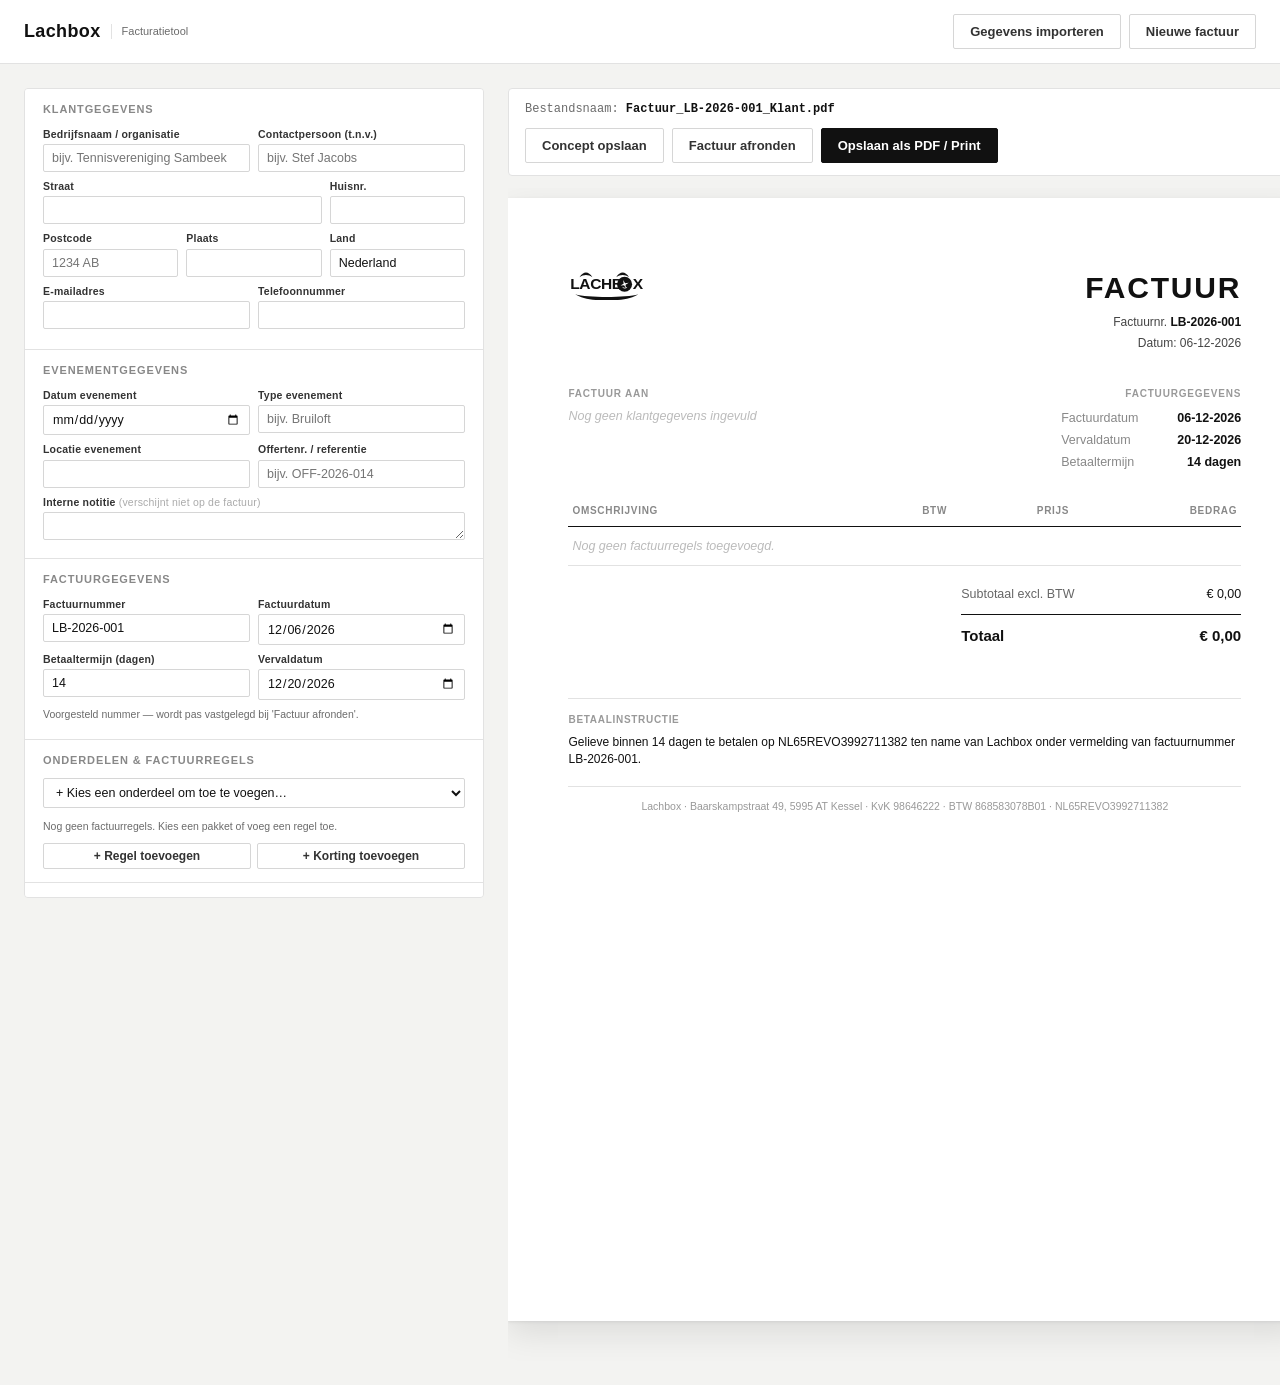
==== commit 555dd5ce: "Add Lachbox logo, switch to a-la-carte components, compact form fields Replace the fixed-package mod" ====
--- a/index.html
+++ b/index.html
@@ -41,20 +41,20 @@
 button{ font-family:inherit; font-size:inherit; }
 input, select, textarea{
   font-family:inherit;
-  font-size:13px;
+  font-size:12.5px;
   color: var(--fg);
   background:#fff;
   border:1px solid #d6d6d6;
   border-radius: var(--radius);
-  padding:8px 10px;
+  padding:6px 8px;
   width:100%;
   outline:none;
   transition: border-color .12s ease;
 }
 input:focus, select:focus, textarea:focus{ border-color:#111; }
 input.field-error, select.field-error{ border-color: var(--danger); background:#fffaf9; }
-label{ display:block; font-size:12px; font-weight:600; letter-spacing:.02em; color:#333; margin-bottom:4px; }
-.hint{ font-size:11px; color:var(--muted); margin-top:3px; }
+label{ display:block; font-size:10.5px; font-weight:600; letter-spacing:.02em; color:#333; margin-bottom:2px; }
+.hint{ font-size:10.5px; color:var(--muted); margin-top:2px; }
 
 /* ---------- Topbar ---------- */
 .topbar{
@@ -118,28 +118,28 @@
 @media (max-width: 1100px){
   .form-panel{ position:static; max-height:none; }
 }
-.section{ padding:20px 22px; border-bottom:1px solid var(--line); }
+.section{ padding:13px 18px; border-bottom:1px solid var(--line); }
 .section:last-child{ border-bottom:none; }
 .section-title{
-  font-size:12px; text-transform:uppercase; letter-spacing:.08em;
-  color:#888; font-weight:700; margin-bottom:14px;
+  font-size:11px; text-transform:uppercase; letter-spacing:.08em;
+  color:#888; font-weight:700; margin-bottom:9px;
   display:flex; align-items:center; justify-content:space-between;
 }
-.field-row{ display:grid; grid-template-columns:1fr 1fr; gap:10px; margin-bottom:10px; }
+.field-row{ display:grid; grid-template-columns:1fr 1fr; gap:8px; margin-bottom:7px; }
 .field-row.cols-3{ grid-template-columns:1fr 1fr 1fr; }
-.field{ margin-bottom:10px; }
+.field{ margin-bottom:7px; }
 .field:last-child{ margin-bottom:0; }
 .field-row .field{ margin-bottom:0; }
-details.settings summary{ cursor:pointer; font-size:12px; color:var(--muted); font-weight:600; margin-bottom:10px; }
-details.settings[open] summary{ margin-bottom:14px; }
+details.settings summary{ cursor:pointer; font-size:11px; color:var(--muted); font-weight:600; margin-bottom:8px; }
+details.settings[open] summary{ margin-bottom:10px; }
 
 /* ---------- Line items editor ---------- */
-.lines-list{ display:flex; flex-direction:column; gap:10px; margin-bottom:12px; }
+.lines-list{ display:flex; flex-direction:column; gap:7px; margin-bottom:9px; }
 .line-card{
-  border:1px solid var(--line); border-radius:3px; padding:12px; background:var(--panel);
+  border:1px solid var(--line); border-radius:3px; padding:9px; background:var(--panel);
 }
 .line-card.discount{ background:#fbfbf8; border-style:dashed; }
-.line-card-head{ display:flex; justify-content:space-between; align-items:center; margin-bottom:8px; }
+.line-card-head{ display:flex; justify-content:space-between; align-items:center; margin-bottom:6px; }
 .line-card-head .line-type-badge{
   font-size:10px; text-transform:uppercase; letter-spacing:.06em; font-weight:700; color:#888;
 }
@@ -148,24 +148,25 @@
   border:none; background:transparent; cursor:pointer; color:#888; padding:3px 6px; font-size:13px; border-radius:3px;
 }
 .icon-btn:hover{ background:#eee; color:#111; }
-.line-card .field{ margin-bottom:8px; }
-.line-grid{ display:grid; grid-template-columns: repeat(4, 1fr); gap:8px; }
+.line-card .field{ margin-bottom:6px; }
+.line-grid{ display:grid; grid-template-columns: repeat(4, 1fr); gap:6px; }
 .line-grid .field.span-2{ grid-column: span 2; }
 .line-grid .field.span-4{ grid-column: span 4; }
 .amount-readout{
-  font-family: var(--mono); font-size:13px; font-weight:700; text-align:right; padding-top:6px;
+  font-family: var(--mono); font-size:12px; font-weight:700; text-align:right; padding-top:4px;
 }
 .vat-mode-toggle{ display:flex; border:1px solid #d6d6d6; border-radius:var(--radius); overflow:hidden; }
 .vat-mode-toggle button{
-  flex:1; border:none; background:#fff; padding:7px 4px; font-size:12px; cursor:pointer; color:#555;
+  flex:1; border:none; background:#fff; padding:6px 4px; font-size:11px; cursor:pointer; color:#555;
 }
 .vat-mode-toggle button.active{ background:#111; color:#fff; }
 
-.add-line-buttons{ display:flex; gap:8px; }
+.add-line-buttons{ display:flex; gap:6px; }
 .add-line-buttons .btn{ flex:1; justify-content:center; }
 
-/* ---------- Package grid ---------- */
-.package-select{ margin-bottom:12px; }
+/* ---------- Component quick-add ---------- */
+.component-select{ margin-bottom:9px; display:flex; gap:6px; }
+.component-select select{ flex:1; }
 
 /* ---------- Preview panel ---------- */
 .preview-panel{ display:flex; flex-direction:column; gap:12px; }
@@ -196,7 +197,7 @@
 /* ---------- Invoice document styling ---------- */
 .inv-header{ display:flex; justify-content:space-between; align-items:flex-start; margin-bottom:34px; }
 .inv-logo{ font-size:22px; font-weight:800; letter-spacing:.01em; }
-.inv-logo img{ max-height:46px; display:block; }
+.inv-logo img, .inv-logo svg{ height:34px; width:auto; display:block; }
 .inv-logo .tagline{ font-size:10px; color:#999; letter-spacing:.08em; text-transform:uppercase; margin-top:4px; font-weight:500; }
 .inv-title{ text-align:right; }
 .inv-title h1{ font-size:30px; letter-spacing:.06em; font-weight:800; }
@@ -316,16 +317,6 @@
           <input type="text" id="cust_contactPerson" placeholder="bijv. Stef Jacobs">
         </div>
       </div>
-      <div class="field-row">
-        <div class="field">
-          <label for="cust_firstName">Voornaam</label>
-          <input type="text" id="cust_firstName">
-        </div>
-        <div class="field">
-          <label for="cust_lastName">Achternaam</label>
-          <input type="text" id="cust_lastName">
-        </div>
-      </div>
       <div class="field-row cols-3">
         <div class="field" style="grid-column:span 2;">
           <label for="cust_street">Straat</label>
@@ -336,7 +327,7 @@
           <input type="text" id="cust_houseNumber">
         </div>
       </div>
-      <div class="field-row">
+      <div class="field-row cols-3">
         <div class="field">
           <label for="cust_postalCode">Postcode</label>
           <input type="text" id="cust_postalCode" placeholder="1234 AB">
@@ -345,20 +336,20 @@
           <label for="cust_city">Plaats</label>
           <input type="text" id="cust_city">
         </div>
+        <div class="field">
+          <label for="cust_country">Land</label>
+          <input type="text" id="cust_country" placeholder="Nederland">
+        </div>
       </div>
       <div class="field-row">
         <div class="field">
-          <label for="cust_country">Land</label>
-          <input type="text" id="cust_country" placeholder="Nederland">
-        </div>
-        <div class="field">
           <label for="cust_email">E-mailadres</label>
           <input type="email" id="cust_email">
         </div>
-      </div>
-      <div class="field">
-        <label for="cust_phone">Telefoonnummer</label>
-        <input type="text" id="cust_phone">
+        <div class="field">
+          <label for="cust_phone">Telefoonnummer</label>
+          <input type="text" id="cust_phone">
+        </div>
       </div>
     </div>
 
@@ -372,20 +363,29 @@
         </div>
         <div class="field">
           <label for="event_type">Type evenement</label>
-          <input type="text" id="event_type" placeholder="bijv. Bruiloft">
+          <input type="text" id="event_type" placeholder="bijv. Bruiloft" list="eventTypeOptions">
+          <datalist id="eventTypeOptions">
+            <option value="Bruiloft">
+            <option value="Bedrijfsfeest">
+            <option value="Verjaardag">
+            <option value="Jubileum">
+            <option value="Beurs">
+          </datalist>
         </div>
       </div>
-      <div class="field">
-        <label for="event_location">Locatie evenement</label>
-        <input type="text" id="event_location">
-      </div>
-      <div class="field">
-        <label for="event_reference">Offertenummer / referentie</label>
-        <input type="text" id="event_reference" placeholder="bijv. OFF-2026-014">
+      <div class="field-row">
+        <div class="field">
+          <label for="event_location">Locatie evenement</label>
+          <input type="text" id="event_location">
+        </div>
+        <div class="field">
+          <label for="event_reference">Offertenr. / referentie</label>
+          <input type="text" id="event_reference" placeholder="bijv. OFF-2026-014">
+        </div>
       </div>
       <div class="field">
         <label for="event_note">Interne notitie <span style="font-weight:400; color:#aaa;">(verschijnt niet op de factuur)</span></label>
-        <textarea id="event_note" rows="2"></textarea>
+        <textarea id="event_note" rows="1"></textarea>
       </div>
     </div>
 
@@ -415,14 +415,13 @@
       <div class="hint" id="invoiceNumberHint" style="margin-bottom:4px;"></div>
     </div>
 
-    <!-- Pakket & regels -->
+    <!-- Onderdelen & regels -->
     <div class="section">
-      <div class="section-title">Pakket &amp; factuurregels</div>
-
-      <div class="package-select">
-        <label for="packageSelect">Lachbox-pakket</label>
-        <select id="packageSelect">
-          <option value="">— Geen pakket / handmatig —</option>
+      <div class="section-title">Onderdelen &amp; factuurregels</div>
+
+      <div class="component-select">
+        <select id="componentSelect">
+          <option value="">+ Kies een onderdeel om toe te voegen…</option>
         </select>
       </div>
 
@@ -522,7 +521,7 @@
     <textarea id="importTextarea" placeholder='{
   "customer": { "company": "Tennisvereniging Sambeek", "contactPerson": "Stef Jacobs", ... },
   "event": { "date": "2026-09-20", "location": "Sambeek" },
-  "order": { "package": "premium" }
+  "order": { "components": ["mirrorbooth", "backdrop"] }
 }'></textarea>
     <div class="modal-actions">
       <button class="btn secondary" id="btnImportCancel">Annuleren</button>
@@ -570,15 +569,18 @@
     vatNumber: "868583078B01",
     email: "info@lachbox.nl",
     defaultPaymentTermDays: 14,
-    logoUrl: "" // optioneel: url of data-uri naar het Lachbox-logo. Leeg = tekst-logo.
+    logoUrl: "" // optioneel: url of data-uri naar een eigen logobestand. Leeg = ingebouwd Lachbox-beeldmerk (SVG, zie LOGO_SVG_MARKUP hieronder).
   },
 
-  // Lachbox-pakketten. Prijzen zijn standaard inclusief BTW.
-  packages: {
-    basis:    { name: "Basis pakket",    price: 375, vatRate: 21, priceMode: "incl" },
-    premium:  { name: "Premium pakket",  price: 425, vatRate: 21, priceMode: "incl" },
-    deluxe:   { name: "Deluxe pakket",   price: 525, vatRate: 21, priceMode: "incl" },
-    maatwerk: { name: "Maatwerk",        price: 0,   vatRate: 21, priceMode: "incl" }
+  // Losse, bij elkaar op te tellen onderdelen (a-la-carte, vervangt de oude
+  // vaste pakketten). Bron: lachbox.nl/mirrorbooth. Prijzen zijn standaard
+  // inclusief BTW. "mirrorbooth" is de basisdienst, de rest zijn add-ons.
+  components: {
+    mirrorbooth:  { name: "Mirrorbooth",                  subtext: "Inclusief gepersonaliseerde fotostrip, opbouw en afbouw", price: 375, vatRate: 21, priceMode: "incl" },
+    onbeperkt:    { name: "Onbeperkt printen",             subtext: "Standaard zijn 75 prints inbegrepen",                     price: 35,  vatRate: 21, priceMode: "incl" },
+    props:        { name: "Props-pakket",                  subtext: "Brillen, bordjes en hoedjes voor extra gekke poses",      price: 15,  vatRate: 21, priceMode: "incl" },
+    backdrop:     { name: "Backdrop",                      subtext: "Achtergrond voor een strak studiogevoel",                 price: 45,  vatRate: 21, priceMode: "incl" },
+    rodeloper:    { name: "Rode loper met afzetpaaltjes",  subtext: "Hollywood-entree waar gasten mee binnenkomen",           price: 40,  vatRate: 21, priceMode: "incl" }
   },
 
   // Beschikbare BTW-tarieven in de dropdown. "custom" laat de gebruiker
@@ -595,6 +597,24 @@
   companySettings: "lachbox_company_settings",
   vatModePref: "lachbox_vat_mode_pref"
 };
+
+// Ingebouwd Lachbox-beeldmerk als vector (scherp op elke schaal, ideaal voor
+// print). Statische, door ons geschreven markup — geen gebruikersinput, dus
+// veilig om via innerHTML in te voegen. Wordt gebruikt zolang er geen eigen
+// logoUrl is ingesteld in de bedrijfsinstellingen.
+const LOGO_SVG_MARKUP = `
+<svg viewBox="0 0 640 280" xmlns="http://www.w3.org/2000/svg" role="img" aria-label="Lachbox">
+  <path d="M 95 92 C 128 42, 168 42, 201 92 C 168 68, 128 68, 95 92 Z" fill="#111"/>
+  <path d="M 397 92 C 430 42, 470 42, 503 92 C 470 68, 430 68, 397 92 Z" fill="#111"/>
+  <text x="18" y="192" font-family="Arial, Helvetica, sans-serif" font-weight="800" font-size="128" letter-spacing="-3" fill="#111">LACHB</text>
+  <circle cx="466" cy="150" r="62" fill="#111"/>
+  <text x="533" y="192" font-family="Arial, Helvetica, sans-serif" font-weight="800" font-size="128" letter-spacing="-3" fill="#111">X</text>
+  <g transform="translate(466,150)">
+    <path d="M -11.12 -34.24 L 4.09 -8.02 L 34.24 -11.12 L 8.02 4.09 L 11.12 34.24 L -4.09 8.02 L -34.24 11.12 L -8.02 -4.09 Z" fill="#fff"/>
+    <path d="M -14 28 Q 2 40 18 28" stroke="#fff" stroke-width="6" stroke-linecap="round" fill="none"/>
+  </g>
+  <path d="M 60 232 C 160 302, 480 302, 580 232 C 480 262, 160 262, 60 232 Z" fill="#111"/>
+</svg>`.trim();
 
 
 /* ============================================================
@@ -642,7 +662,7 @@
   const term = companySettings.defaultPaymentTermDays;
   return {
     customer: {
-      company: "", firstName: "", lastName: "", contactPerson: "",
+      company: "", contactPerson: "",
       street: "", houseNumber: "", postalCode: "", city: "", country: "Nederland",
       email: "", phone: ""
     },
@@ -655,7 +675,6 @@
       paymentTermDays: term,
       dueDate: formatDateInputValue(addDays(today, term))
     },
-    packageKey: "",
     lines: []
   };
 }
@@ -730,7 +749,7 @@
 function draftHasContent(s){
   if (!s) return false;
   const c = s.customer;
-  const hasCustomer = !!(c.company || c.firstName || c.lastName || c.contactPerson || c.email);
+  const hasCustomer = !!(c.company || c.contactPerson || c.email);
   const hasLines = s.lines && s.lines.some(l => l.description && l.description.trim().length > 0);
   return hasCustomer || hasLines;
 }
@@ -874,7 +893,7 @@
   const errors = [];
   const c = state.customer, inv = state.invoice;
 
-  const hasCustomerName = !!(c.company.trim() || c.firstName.trim() || c.lastName.trim() || c.contactPerson.trim());
+  const hasCustomerName = !!(c.company.trim() || c.contactPerson.trim());
   if (!hasCustomerName){
     errors.push({ field: "cust_company", message: "Vul een klantnaam of bedrijfsnaam in." });
   }
@@ -1011,8 +1030,6 @@
   const o = data.order || {};
 
   if (c.company != null) state.customer.company = String(c.company);
-  if (c.firstName != null) state.customer.firstName = String(c.firstName);
-  if (c.lastName != null) state.customer.lastName = String(c.lastName);
   if (c.contactPerson != null) state.customer.contactPerson = String(c.contactPerson);
   if (c.street != null) state.customer.street = String(c.street);
   if (c.houseNumber != null) state.customer.houseNumber = String(c.houseNumber);
@@ -1027,9 +1044,15 @@
   if (e.type != null) state.event.type = String(e.type);
   if (e.reference != null) state.event.reference = String(e.reference);
 
-  if (o.package != null && CONFIG.packages[o.package]){
-    applyPackageToState(String(o.package));
-  }
+  // "components" is de huidige a-la-carte structuur: een lijst met keys uit
+  // CONFIG.components (elk wordt een losse regel). "package" blijft ondersteund
+  // als legacy alias voor een enkel component, voor oudere offertes/koppelingen.
+  const componentKeys = [];
+  if (Array.isArray(o.components)) componentKeys.push(...o.components);
+  if (o.package != null) componentKeys.push(o.package);
+  componentKeys.forEach(key => {
+    if (key && CONFIG.components[key]) addComponentLine(String(key));
+  });
 
   scheduleDraftSave();
   populateFormFromState();
@@ -1048,31 +1071,25 @@
 
 
 /* ============================================================
-   PACKAGE HANDLING
+   COMPONENT HANDLING
+   Voegt een los onderdeel uit CONFIG.components toe als nieuwe
+   factuurregel. Meerdere onderdelen worden simpelweg meerdere
+   regels (a-la-carte), in tegenstelling tot de oude vaste pakketten.
    ============================================================ */
 
-function applyPackageToState(pkgKey){
-  state.packageKey = pkgKey;
-  if (!pkgKey || !CONFIG.packages[pkgKey]) return;
-  const pkg = CONFIG.packages[pkgKey];
-
-  const existingIdx = state.lines.findIndex(l => l.isPackageLine);
-  const line = {
-    id: existingIdx >= 0 ? state.lines[existingIdx].id : uid(),
+function addComponentLine(componentKey){
+  const comp = CONFIG.components[componentKey];
+  if (!comp) return;
+  state.lines.push({
+    id: uid(),
     type: "item",
-    isPackageLine: true,
-    description: pkg.name,
-    subtext: "",
+    description: comp.name,
+    subtext: comp.subtext || "",
     qty: 1,
-    price: pkg.price,
-    priceMode: pkg.priceMode,
-    vatRate: pkg.vatRate
-  };
-  if (existingIdx >= 0){
-    state.lines[existingIdx] = line;
-  } else {
-    state.lines.unshift(line);
-  }
+    price: comp.price,
+    priceMode: comp.priceMode,
+    vatRate: comp.vatRate
+  });
 }
 
 
@@ -1106,12 +1123,12 @@
   return path.split(".").reduce((cur, p) => (cur == null ? cur : cur[p]), obj);
 }
 
-function populatePackageDropdown(){
-  const select = el("packageSelect");
-  Object.keys(CONFIG.packages).forEach(key => {
+function populateComponentDropdown(){
+  const select = el("componentSelect");
+  Object.keys(CONFIG.components).forEach(key => {
     const opt = document.createElement("option");
     opt.value = key;
-    opt.textContent = `${CONFIG.packages[key].name} — ${formatCurrency(CONFIG.packages[key].price)}`;
+    opt.textContent = `${CONFIG.components[key].name} — ${formatCurrency(CONFIG.components[key].price)}`;
     select.appendChild(opt);
   });
 }
@@ -1120,8 +1137,6 @@
   const c = state.customer, ev = state.event, inv = state.invoice;
   el("cust_company").value = c.company;
   el("cust_contactPerson").value = c.contactPerson;
-  el("cust_firstName").value = c.firstName;
-  el("cust_lastName").value = c.lastName;
   el("cust_street").value = c.street;
   el("cust_houseNumber").value = c.houseNumber;
   el("cust_postalCode").value = c.postalCode;
@@ -1140,8 +1155,6 @@
   el("inv_date").value = inv.date;
   el("inv_paymentTerm").value = inv.paymentTermDays;
   el("inv_dueDate").value = inv.dueDate;
-
-  el("packageSelect").value = state.packageKey || "";
 
   renderLineEditors();
 }
@@ -1161,8 +1174,6 @@
 function attachStaticListeners(){
   bindSimple("cust_company", "customer.company");
   bindSimple("cust_contactPerson", "customer.contactPerson");
-  bindSimple("cust_firstName", "customer.firstName");
-  bindSimple("cust_lastName", "customer.lastName");
   bindSimple("cust_street", "customer.street");
   bindSimple("cust_houseNumber", "customer.houseNumber");
   bindSimple("cust_postalCode", "customer.postalCode");
@@ -1203,11 +1214,15 @@
     renderAll();
   });
 
-  el("packageSelect").addEventListener("change", () => {
-    applyPackageToState(el("packageSelect").value);
-    scheduleDraftSave();
-    renderLineEditors();
-    renderAll();
+  el("componentSelect").addEventListener("change", () => {
+    const select = el("componentSelect");
+    if (select.value){
+      addComponentLine(select.value);
+      select.value = "";
+      scheduleDraftSave();
+      renderLineEditors();
+      renderAll();
+    }
   });
 
   el("btnAddLine").addEventListener("click", () => {
@@ -1295,7 +1310,7 @@
   head.className = "line-card-head";
   const badge = document.createElement("span");
   badge.className = "line-type-badge";
-  badge.textContent = line.type === "discount" ? "Korting" : (line.isPackageLine ? "Pakket" : `Regel ${index + 1}`);
+  badge.textContent = line.type === "discount" ? "Korting" : `Regel ${index + 1}`;
   head.appendChild(badge);
 
   const actions = document.createElement("div");
@@ -1503,7 +1518,7 @@
 function duplicateLine(id){
   const idx = state.lines.findIndex(l => l.id === id);
   if (idx < 0) return;
-  const copy = Object.assign({}, state.lines[idx], { id: uid(), isPackageLine: false });
+  const copy = Object.assign({}, state.lines[idx], { id: uid() });
   state.lines.splice(idx + 1, 0, copy);
   scheduleDraftSave();
   renderLineEditors();
@@ -1531,8 +1546,7 @@
   const lines = [];
   if (c.company && c.company.trim()) lines.push(c.company.trim());
 
-  const personName = (c.contactPerson && c.contactPerson.trim())
-    || [c.firstName, c.lastName].filter(Boolean).join(" ").trim();
+  const personName = c.contactPerson && c.contactPerson.trim();
   if (personName){
     lines.push(c.company && c.company.trim() ? `t.n.v. ${personName}` : personName);
   }
@@ -1572,8 +1586,8 @@
     img.alt = companySettings.name;
     logoBlock.appendChild(img);
   } else {
-    logoBlock.appendChild(document.createTextNode(companySettings.name || "Lachbox"));
-    logoBlock.appendChild(makeEl("div", "tagline", "Photobooth verhuur"));
+    // Statische, door ons geschreven SVG-markup (geen gebruikersinput) — veilig.
+    logoBlock.innerHTML = LOGO_SVG_MARKUP;
   }
   header.appendChild(logoBlock);
 
@@ -1757,7 +1771,7 @@
 
 function updateFilenamePreview(){
   const c = state.customer;
-  const customerName = c.company || [c.firstName, c.lastName].filter(Boolean).join(" ") || "Klant";
+  const customerName = c.company || c.contactPerson || "Klant";
   const filename = `Factuur_${state.invoice.number || "concept"}_${slugify(customerName)}.pdf`;
   el("filenamePreview").textContent = filename;
   return filename;
@@ -1895,7 +1909,7 @@
 
 function init(){
   companySettings = loadCompanySettings();
-  populatePackageDropdown();
+  populateComponentDropdown();
   attachStaticListeners();
   populateSettingsForm();
 
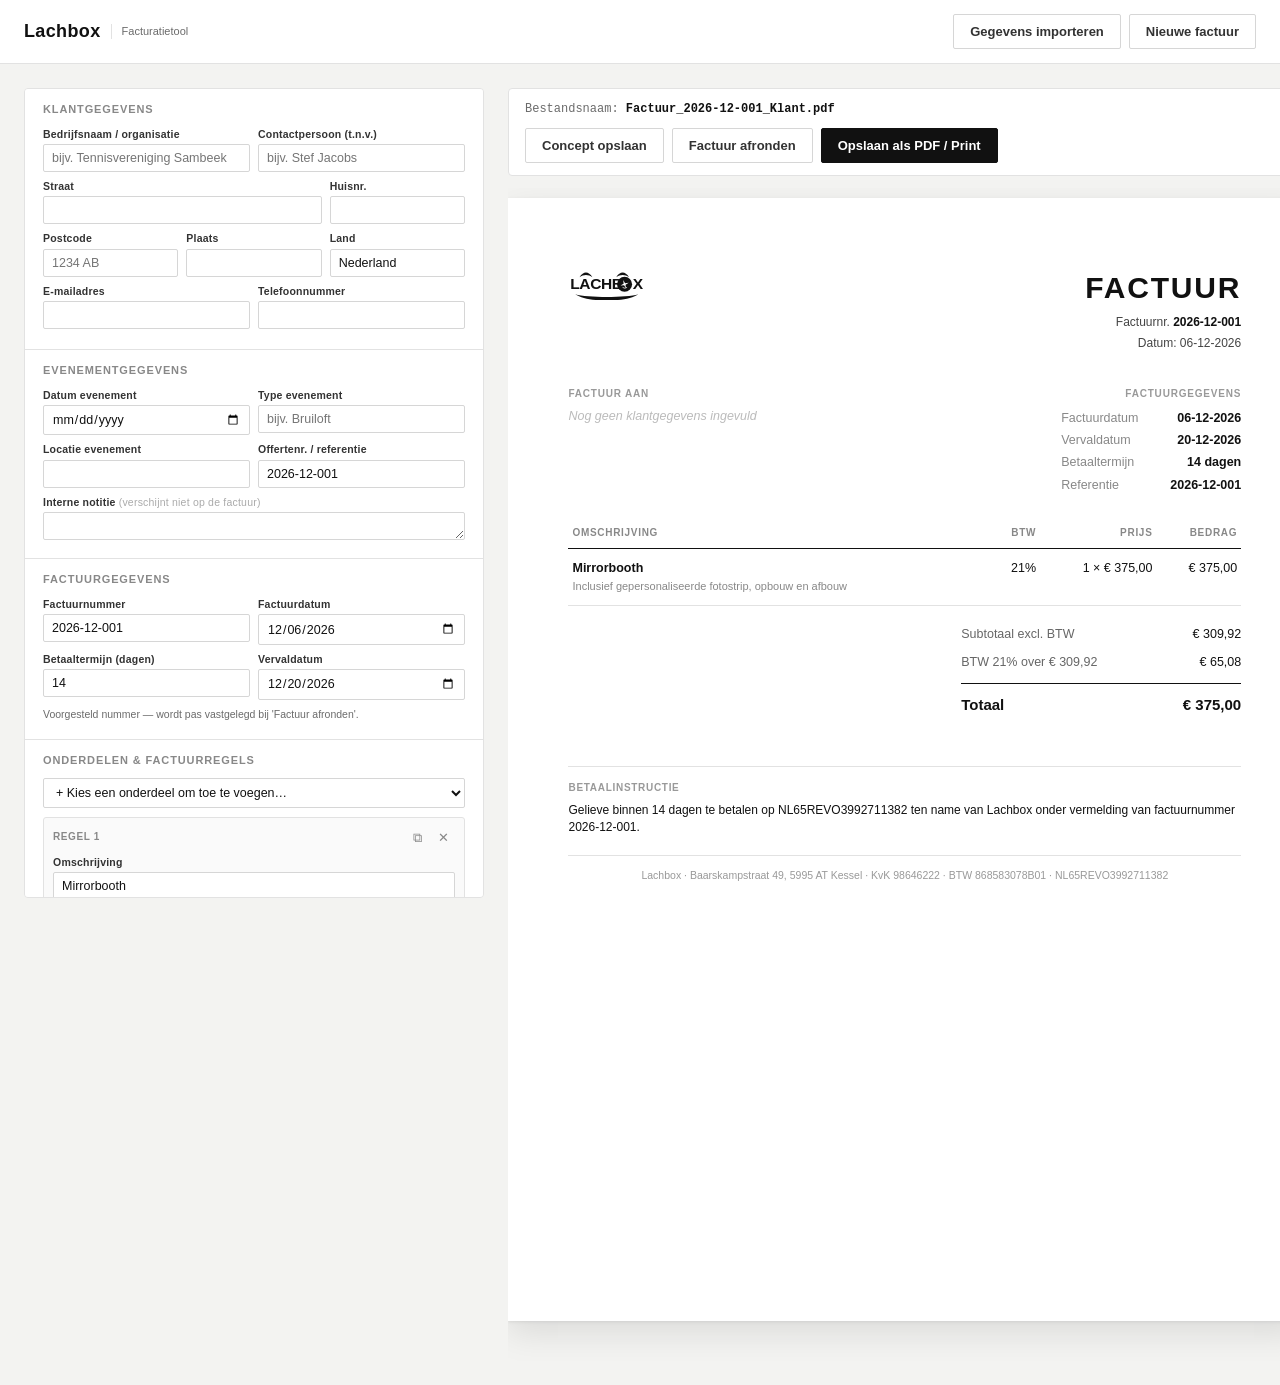
==== commit cca8a3a7: "Default Mirrorbooth line, auto-synced reference, monthly invoice numbers Every new invoice now start" ====
--- a/index.html
+++ b/index.html
@@ -588,7 +588,7 @@
   vatRates: [0, 9, 21],
   defaultVatRate: 21,
 
-  invoiceNumberPrefix: "LB"
+  invoiceNumberPrefix: ""
 };
 
 const STORAGE_KEYS = {
@@ -657,6 +657,24 @@
   };
 }
 
+// Mirrorbooth is de standaard basisdienst: elke nieuwe factuur begint hiermee
+// al ingevuld, de gebruiker hoeft hem alleen nog te verwijderen/aanpassen als
+// een offerte hier onverhoopt van afwijkt.
+function buildDefaultLines(){
+  const comp = CONFIG.components.mirrorbooth;
+  if (!comp) return [];
+  return [{
+    id: uid(),
+    type: "item",
+    description: comp.name,
+    subtext: comp.subtext || "",
+    qty: 1,
+    price: comp.price,
+    priceMode: comp.priceMode,
+    vatRate: comp.vatRate
+  }];
+}
+
 function createEmptyState(){
   const today = new Date();
   const term = companySettings.defaultPaymentTermDays;
@@ -667,7 +685,10 @@
       email: "", phone: ""
     },
     event: {
-      date: "", location: "", type: "", reference: "", note: ""
+      date: "", location: "", type: "", reference: "", note: "",
+      // Zolang dit true is volgt de referentie automatisch het factuurnummer;
+      // zodra de gebruiker zelf iets in het referentieveld typt, gaat dit uit.
+      referenceAutoSynced: true
     },
     invoice: {
       number: "",           // provisorisch nummer, wordt bij init gevuld
@@ -675,7 +696,7 @@
       paymentTermDays: term,
       dueDate: formatDateInputValue(addDays(today, term))
     },
-    lines: []
+    lines: buildDefaultLines()
   };
 }
 
@@ -714,7 +735,8 @@
 }
 
 function loadInvoiceCounter(){
-  return loadJSON(STORAGE_KEYS.counter, { year: new Date().getFullYear(), lastNumber: 0 });
+  const now = new Date();
+  return loadJSON(STORAGE_KEYS.counter, { year: now.getFullYear(), month: now.getMonth() + 1, lastNumber: 0 });
 }
 
 function saveInvoiceCounter(counter){
@@ -975,22 +997,42 @@
    INVOICE NUMBERING
    ============================================================ */
 
+// Format: jjjj-mm-nnn — "hoeveelste verhuur" telt binnen de kalendermaand,
+// niet binnen het jaar. De teller reset dus elke nieuwe maand naar 001.
+// CONFIG.invoiceNumberPrefix staat leeg (geen prefix); vul hem in als er
+// later toch weer een prefix (bv. "LB") gewenst is.
 function generateProvisionalInvoiceNumber(){
   const counter = loadInvoiceCounter();
-  const year = new Date().getFullYear();
-  const nextSeq = (counter.year === year) ? counter.lastNumber + 1 : 1;
-  return formatInvoiceNumber(year, nextSeq);
-}
-
-function formatInvoiceNumber(year, seq){
-  return `${CONFIG.invoiceNumberPrefix}-${year}-${String(seq).padStart(3, "0")}`;
+  const now = new Date();
+  const year = now.getFullYear(), month = now.getMonth() + 1;
+  const nextSeq = (counter.year === year && counter.month === month) ? counter.lastNumber + 1 : 1;
+  return formatInvoiceNumber(year, month, nextSeq);
+}
+
+function formatInvoiceNumber(year, month, seq){
+  const prefix = CONFIG.invoiceNumberPrefix ? CONFIG.invoiceNumberPrefix + "-" : "";
+  return `${prefix}${year}-${pad2(month)}-${String(seq).padStart(3, "0")}`;
 }
 
 function parseInvoiceNumber(numberStr){
-  const re = new RegExp(`^${CONFIG.invoiceNumberPrefix}-(\\d{4})-(\\d+)$`);
+  const prefixPart = CONFIG.invoiceNumberPrefix
+    ? CONFIG.invoiceNumberPrefix.replace(/[.*+?^${}()|[\]\\]/g, "\\$&") + "-"
+    : "";
+  const re = new RegExp(`^${prefixPart}(\\d{4})-(\\d{2})-(\\d+)$`);
   const m = (numberStr || "").trim().match(re);
   if (!m) return null;
-  return { year: parseInt(m[1], 10), seq: parseInt(m[2], 10) };
+  return { year: parseInt(m[1], 10), month: parseInt(m[2], 10), seq: parseInt(m[3], 10) };
+}
+
+function periodKey(year, month){ return year * 12 + month; }
+
+// Houdt het referentieveld gelijk aan het factuurnummer, zolang de gebruiker
+// zelf niets in dat veld heeft getypt (zie event.referenceAutoSynced).
+function syncReferenceWithInvoiceNumber(){
+  if (!state.event.referenceAutoSynced) return;
+  state.event.reference = state.invoice.number;
+  const field = el("event_reference");
+  if (field) field.value = state.event.reference;
 }
 
 // Legt het huidige factuurnummer definitief vast in de teller (localStorage).
@@ -1000,14 +1042,15 @@
   const parsed = parseInvoiceNumber(numberStr);
   if (!parsed) return; // handmatig/afwijkend nummer: teller blijft ongemoeid
   const counter = loadInvoiceCounter();
-  const currentYear = new Date().getFullYear();
+  const now = new Date();
+  const currentPeriod = periodKey(now.getFullYear(), now.getMonth() + 1);
   let newCounter;
-  if (parsed.year === counter.year){
-    newCounter = { year: counter.year, lastNumber: Math.max(counter.lastNumber, parsed.seq) };
-  } else if (parsed.year >= currentYear) {
-    newCounter = { year: parsed.year, lastNumber: parsed.seq };
+  if (parsed.year === counter.year && parsed.month === counter.month){
+    newCounter = { year: counter.year, month: counter.month, lastNumber: Math.max(counter.lastNumber, parsed.seq) };
+  } else if (periodKey(parsed.year, parsed.month) >= currentPeriod) {
+    newCounter = { year: parsed.year, month: parsed.month, lastNumber: parsed.seq };
   } else {
-    newCounter = counter; // ouder jaartal: teller niet aanpassen
+    newCounter = counter; // oudere maand: teller niet aanpassen
   }
   saveInvoiceCounter(newCounter);
 }
@@ -1042,7 +1085,10 @@
   if (e.date != null) state.event.date = String(e.date);
   if (e.location != null) state.event.location = String(e.location);
   if (e.type != null) state.event.type = String(e.type);
-  if (e.reference != null) state.event.reference = String(e.reference);
+  if (e.reference != null){
+    state.event.reference = String(e.reference);
+    state.event.referenceAutoSynced = false;
+  }
 
   // "components" is de huidige a-la-carte structuur: een lijst met keys uit
   // CONFIG.components (elk wordt een losse regel). "package" blijft ondersteund
@@ -1185,11 +1231,23 @@
   bindSimple("event_date", "event.date");
   bindSimple("event_type", "event.type");
   bindSimple("event_location", "event.location");
-  bindSimple("event_reference", "event.reference");
   bindSimple("event_note", "event.note");
+
+  // Referentie volgt standaard het factuurnummer. Typt de gebruiker hier zelf
+  // iets in, dan koppelt dat veld los; wordt het weer helemaal leeggemaakt,
+  // dan volgt het opnieuw automatisch.
+  el("event_reference").addEventListener("input", () => {
+    const value = el("event_reference").value;
+    state.event.referenceAutoSynced = value.trim() === "";
+    state.event.reference = state.event.referenceAutoSynced ? state.invoice.number : value;
+    if (state.event.referenceAutoSynced) el("event_reference").value = state.event.reference;
+    scheduleDraftSave();
+    renderAll();
+  });
 
   el("inv_number").addEventListener("input", () => {
     state.invoice.number = el("inv_number").value;
+    syncReferenceWithInvoiceNumber();
     scheduleDraftSave();
     renderAll();
   });
@@ -1864,6 +1922,7 @@
   isFinalized = false;
   state = createEmptyState();
   state.invoice.number = generateProvisionalInvoiceNumber();
+  syncReferenceWithInvoiceNumber();
   populateFormFromState();
   renderAll();
   showToast("Nieuwe factuur gestart.", "success");
@@ -1917,15 +1976,18 @@
   if (draft){
     state = draft;
     isFinalized = false;
+    if (state.event.referenceAutoSynced === undefined) state.event.referenceAutoSynced = true; // oudere concepten
     // Als het opgeslagen nummer nog een niet-vastgelegd voorstel is voor
-    // het huidige jaar/teller, houd het bij; anders alles gewoon tonen
+    // de huidige maand/teller, houd het bij; anders alles gewoon tonen
     // zoals opgeslagen. De teller wordt hier nooit verhoogd.
     if (!state.invoice.number){
       state.invoice.number = generateProvisionalInvoiceNumber();
+      syncReferenceWithInvoiceNumber();
     }
   } else {
     state = createEmptyState();
     state.invoice.number = generateProvisionalInvoiceNumber();
+    syncReferenceWithInvoiceNumber();
   }
 
   populateFormFromState();
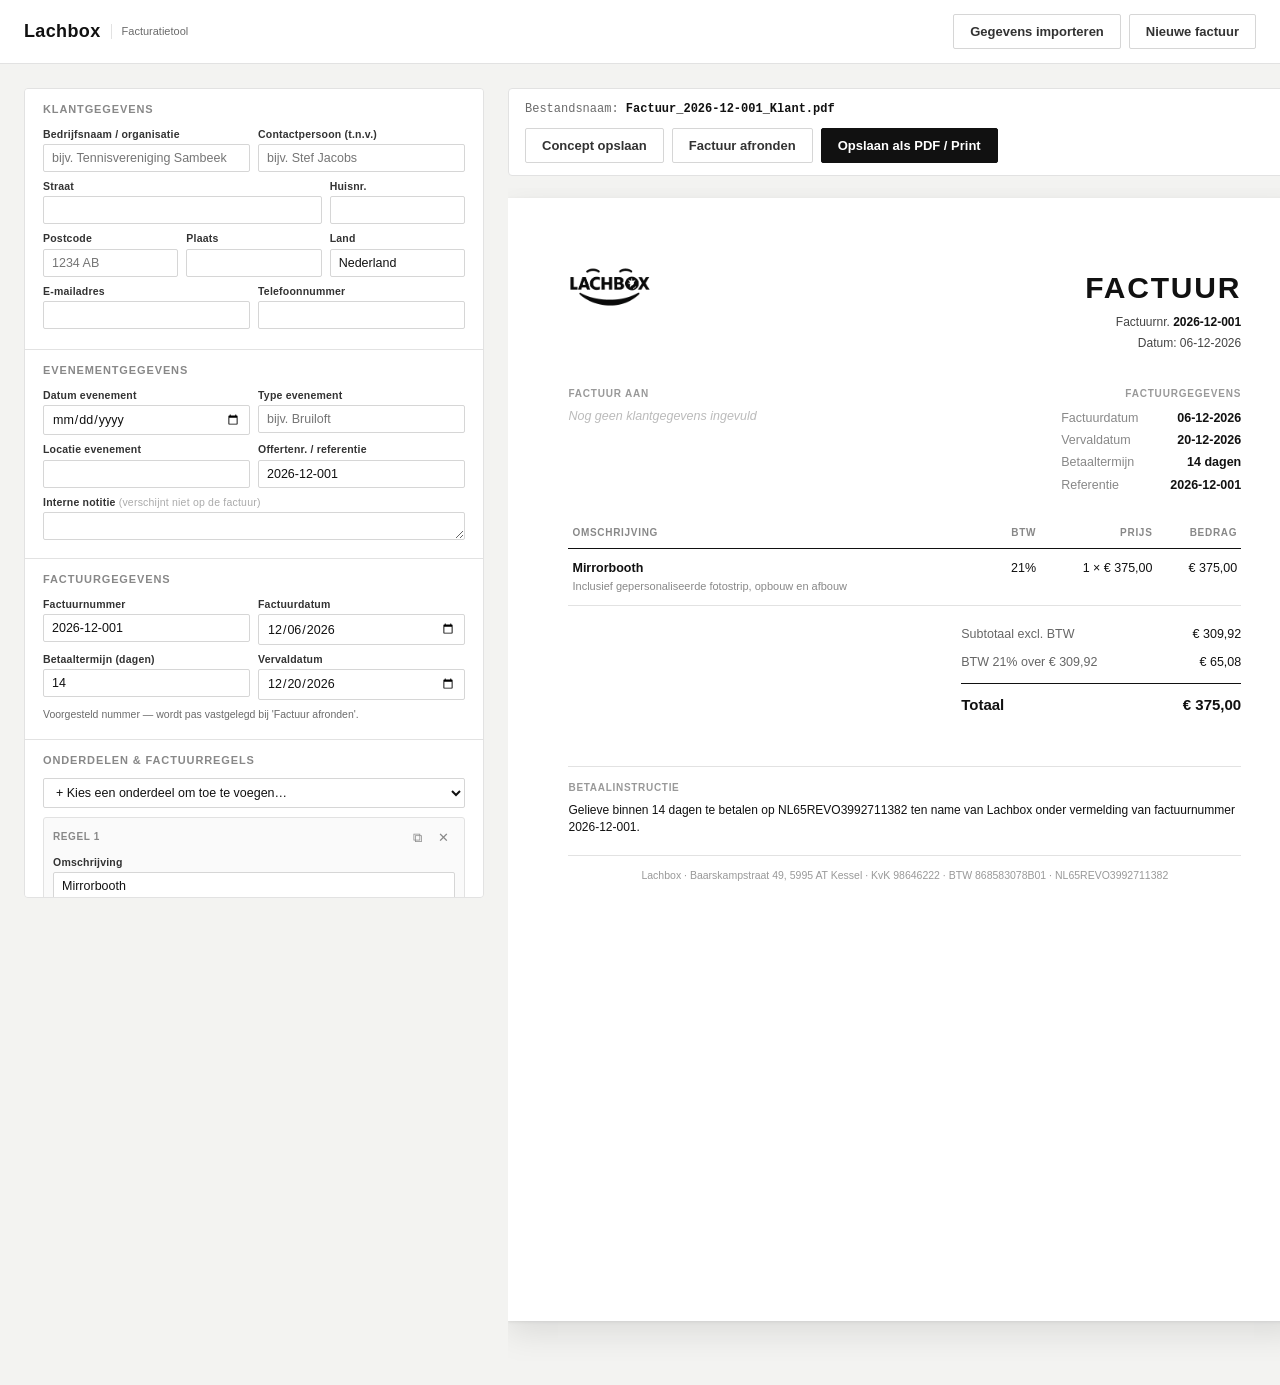
==== commit b9593fca: "Use the real Lachbox logo instead of the hand-drawn reconstruction Move the uploaded logo to assets/" ====
--- a/index.html
+++ b/index.html
@@ -197,7 +197,7 @@
 /* ---------- Invoice document styling ---------- */
 .inv-header{ display:flex; justify-content:space-between; align-items:flex-start; margin-bottom:34px; }
 .inv-logo{ font-size:22px; font-weight:800; letter-spacing:.01em; }
-.inv-logo img, .inv-logo svg{ height:34px; width:auto; display:block; }
+.inv-logo img, .inv-logo svg{ height:42px; width:auto; display:block; }
 .inv-logo .tagline{ font-size:10px; color:#999; letter-spacing:.08em; text-transform:uppercase; margin-top:4px; font-weight:500; }
 .inv-title{ text-align:right; }
 .inv-title h1{ font-size:30px; letter-spacing:.06em; font-weight:800; }
@@ -569,7 +569,7 @@
     vatNumber: "868583078B01",
     email: "info@lachbox.nl",
     defaultPaymentTermDays: 14,
-    logoUrl: "" // optioneel: url of data-uri naar een eigen logobestand. Leeg = ingebouwd Lachbox-beeldmerk (SVG, zie LOGO_SVG_MARKUP hieronder).
+    logoUrl: "[data-uri]" // echte Lachbox-logo (assets/logo.png, hier ingebed als data-uri zodat index.html zelfstandig blijft). Leeg maken = ingebouwde SVG-noodoplossing (LOGO_SVG_MARKUP).
   },
 
   // Losse, bij elkaar op te tellen onderdelen (a-la-carte, vervangt de oude
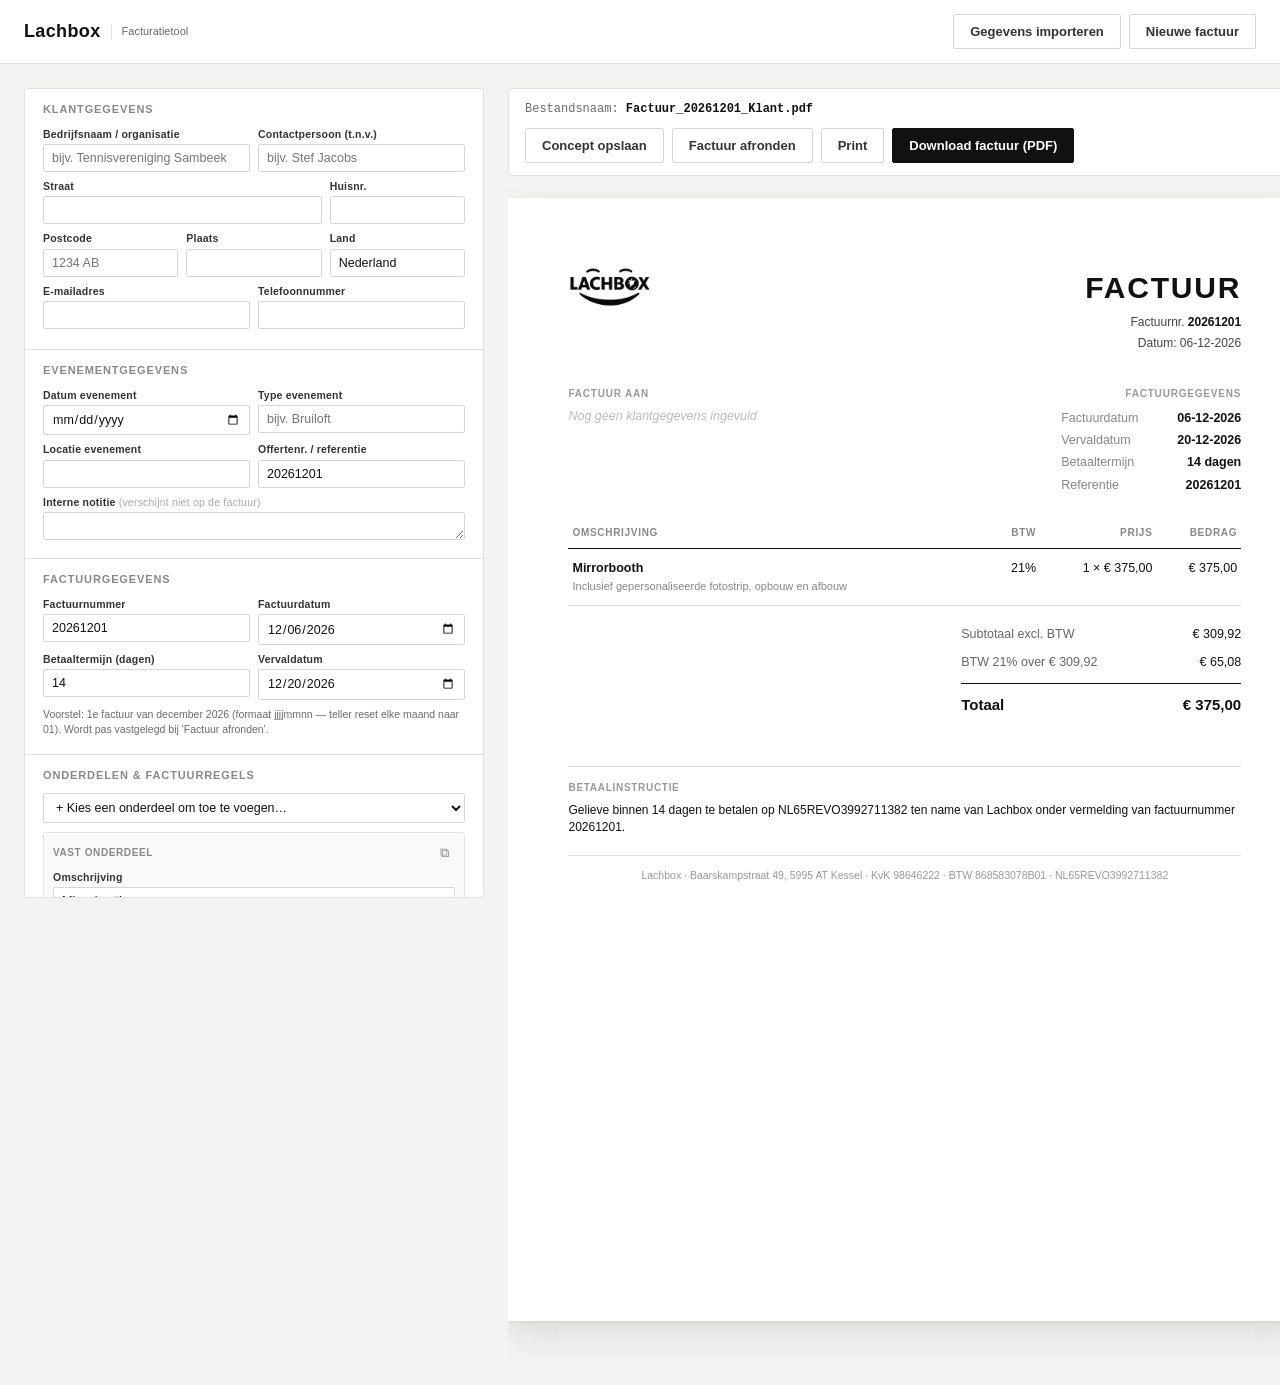
==== commit 5609792c: "Lock Mirrorbooth line, switch to jjjjmmnn numbers, add PDF download Mirrorbooth is now a genuinely f" ====
--- a/index.html
+++ b/index.html
@@ -495,7 +495,8 @@
       <div class="actions">
         <button class="btn secondary" id="btnSaveDraft">Concept opslaan</button>
         <button class="btn secondary" id="btnFinalize">Factuur afronden</button>
-        <button class="btn primary" id="btnPrint">Opslaan als PDF / Print</button>
+        <button class="btn secondary" id="btnPrint">Print</button>
+        <button class="btn primary" id="btnDownloadPdf">Download factuur (PDF)</button>
       </div>
     </div>
 
@@ -657,15 +658,16 @@
   };
 }
 
-// Mirrorbooth is de standaard basisdienst: elke nieuwe factuur begint hiermee
-// al ingevuld, de gebruiker hoeft hem alleen nog te verwijderen/aanpassen als
-// een offerte hier onverhoopt van afwijkt.
+// Mirrorbooth wordt altijd verkocht, dus elke nieuwe factuur begint met deze
+// regel vast (locked:true) ingevuld: aanpasbaar in prijs/aantal, maar niet te
+// verwijderen. Zie removeLine() en de "vast onderdeel"-badge in de editor.
 function buildDefaultLines(){
   const comp = CONFIG.components.mirrorbooth;
   if (!comp) return [];
   return [{
     id: uid(),
     type: "item",
+    locked: true,
     description: comp.name,
     subtext: comp.subtext || "",
     qty: 1,
@@ -997,10 +999,12 @@
    INVOICE NUMBERING
    ============================================================ */
 
-// Format: jjjj-mm-nnn — "hoeveelste verhuur" telt binnen de kalendermaand,
-// niet binnen het jaar. De teller reset dus elke nieuwe maand naar 001.
+// Format: jjjjmmnn (aan elkaar, geen streepjes) — precies zoals op de oude
+// Lachbox-facturen, bv. 20260501 = 2026, maand 05, 1e factuur van die maand.
+// "nn" telt de hoeveelste factuur binnen de kalendermaand, dus de teller
+// reset elke nieuwe maand naar 01 (niet elke jaarwisseling).
 // CONFIG.invoiceNumberPrefix staat leeg (geen prefix); vul hem in als er
-// later toch weer een prefix (bv. "LB") gewenst is.
+// later toch een prefix (bv. "LB") gewenst is.
 function generateProvisionalInvoiceNumber(){
   const counter = loadInvoiceCounter();
   const now = new Date();
@@ -1010,18 +1014,22 @@
 }
 
 function formatInvoiceNumber(year, month, seq){
-  const prefix = CONFIG.invoiceNumberPrefix ? CONFIG.invoiceNumberPrefix + "-" : "";
-  return `${prefix}${year}-${pad2(month)}-${String(seq).padStart(3, "0")}`;
+  const prefix = CONFIG.invoiceNumberPrefix || "";
+  return `${prefix}${year}${pad2(month)}${String(seq).padStart(2, "0")}`;
 }
 
 function parseInvoiceNumber(numberStr){
   const prefixPart = CONFIG.invoiceNumberPrefix
-    ? CONFIG.invoiceNumberPrefix.replace(/[.*+?^${}()|[\]\\]/g, "\\$&") + "-"
+    ? CONFIG.invoiceNumberPrefix.replace(/[.*+?^${}()|[\]\\]/g, "\\$&")
     : "";
-  const re = new RegExp(`^${prefixPart}(\\d{4})-(\\d{2})-(\\d+)$`);
+  // Het volgnummer heeft standaard 2 cijfers, maar loopt door (3+) mocht een
+  // maand ooit meer dan 99 facturen tellen — nog steeds correct te parsen.
+  const re = new RegExp(`^${prefixPart}(\\d{4})(\\d{2})(\\d+)$`);
   const m = (numberStr || "").trim().match(re);
   if (!m) return null;
-  return { year: parseInt(m[1], 10), month: parseInt(m[2], 10), seq: parseInt(m[3], 10) };
+  const month = parseInt(m[2], 10);
+  if (month < 1 || month > 12) return null;
+  return { year: parseInt(m[1], 10), month, seq: parseInt(m[3], 10) };
 }
 
 function periodKey(year, month){ return year * 12 + month; }
@@ -1329,6 +1337,7 @@
   el("btnSaveDraft").addEventListener("click", onSaveDraftClick);
   el("btnFinalize").addEventListener("click", onFinalizeClick);
   el("btnPrint").addEventListener("click", handlePrint);
+  el("btnDownloadPdf").addEventListener("click", downloadInvoicePdf);
 }
 
 function recalcDueDate(){
@@ -1368,7 +1377,7 @@
   head.className = "line-card-head";
   const badge = document.createElement("span");
   badge.className = "line-type-badge";
-  badge.textContent = line.type === "discount" ? "Korting" : `Regel ${index + 1}`;
+  badge.textContent = line.type === "discount" ? "Korting" : (line.locked ? "Vast onderdeel" : `Regel ${index + 1}`);
   head.appendChild(badge);
 
   const actions = document.createElement("div");
@@ -1382,13 +1391,15 @@
   dupBtn.addEventListener("click", () => duplicateLine(line.id));
   actions.appendChild(dupBtn);
 
-  const delBtn = document.createElement("button");
-  delBtn.type = "button";
-  delBtn.className = "icon-btn";
-  delBtn.title = "Verwijderen";
-  delBtn.textContent = "✕";
-  delBtn.addEventListener("click", () => removeLine(line.id));
-  actions.appendChild(delBtn);
+  if (!line.locked){
+    const delBtn = document.createElement("button");
+    delBtn.type = "button";
+    delBtn.className = "icon-btn";
+    delBtn.title = "Verwijderen";
+    delBtn.textContent = "✕";
+    delBtn.addEventListener("click", () => removeLine(line.id));
+    actions.appendChild(delBtn);
+  }
 
   head.appendChild(actions);
   card.appendChild(head);
@@ -1567,6 +1578,11 @@
 }
 
 function removeLine(id){
+  const line = state.lines.find(l => l.id === id);
+  if (line && line.locked){
+    showToast("Mirrorbooth wordt altijd gefactureerd en kan niet verwijderd worden.", "error");
+    return;
+  }
   state.lines = state.lines.filter(l => l.id !== id);
   scheduleDraftSave();
   renderLineEditors();
@@ -1576,7 +1592,7 @@
 function duplicateLine(id){
   const idx = state.lines.findIndex(l => l.id === id);
   if (idx < 0) return;
-  const copy = Object.assign({}, state.lines[idx], { id: uid() });
+  const copy = Object.assign({}, state.lines[idx], { id: uid(), locked: false });
   state.lines.splice(idx + 1, 0, copy);
   scheduleDraftSave();
   renderLineEditors();
@@ -1627,6 +1643,32 @@
   if (className) node.className = className;
   if (text != null) node.textContent = text;
   return node;
+}
+
+// Zet een berekende regel om naar weergavetekst. Gedeeld door de HTML-preview
+// en de PDF-export zodat ze nooit uit elkaar kunnen lopen.
+function getLineDisplayParts(l){
+  const description = l.description || (l.type === "discount" ? "Korting" : "—");
+  const subtextLines = [];
+  if (l.subtext && l.subtext.trim()) subtextLines.push(l.subtext.trim());
+  if (l.type === "discount" && l.discountMode === "percentage"){
+    subtextLines.push(`${l.discountValue}% korting`);
+  }
+  let priceLabel;
+  if (l.type === "item"){
+    priceLabel = `${l.qty} × ${formatCurrency(l.price)}`;
+  } else if (l.discountMode === "percentage"){
+    priceLabel = "—";
+  } else {
+    priceLabel = formatCurrency(-Math.abs(Number(l.discountValue) || 0));
+  }
+  return {
+    description,
+    subtextLines,
+    vatLabel: `${l.vatRate}%`,
+    priceLabel,
+    amountLabel: formatCurrency(l.inclAmount)
+  };
 }
 
 function renderInvoice(calc){
@@ -1694,12 +1736,9 @@
   root.appendChild(parties);
 
   /* ---- Evenementregel (optioneel) ---- */
-  const eventBits = [];
-  if (ev.type && ev.type.trim()) eventBits.push(ev.type.trim());
-  if (ev.date) eventBits.push(formatDateDisplay(ev.date));
-  if (ev.location && ev.location.trim()) eventBits.push(ev.location.trim());
-  if (eventBits.length > 0){
-    root.appendChild(makeEl("div", "inv-event-line", "Evenement: " + eventBits.join(" — ")));
+  const eventLineText = buildEventLineText();
+  if (eventLineText){
+    root.appendChild(makeEl("div", "inv-event-line", eventLineText));
   }
 
   /* ---- Regeltabel ---- */
@@ -1725,37 +1764,28 @@
     tbody.appendChild(tr);
   } else {
     calc.lines.forEach(l => {
+      const parts = getLineDisplayParts(l);
       const tr = document.createElement("tr");
       if (l.type === "discount") tr.className = "discount-row";
 
       const tdDesc = document.createElement("td");
-      const descMain = makeEl("div", "desc-main", l.description || (l.type === "discount" ? "Korting" : "—"));
-      tdDesc.appendChild(descMain);
-      if (l.subtext && l.subtext.trim()) tdDesc.appendChild(makeEl("div", "desc-sub", l.subtext.trim()));
-      if (l.type === "discount" && l.discountMode === "percentage"){
-        tdDesc.appendChild(makeEl("div", "desc-sub", `${l.discountValue}% korting`));
-      }
+      tdDesc.appendChild(makeEl("div", "desc-main", parts.description));
+      parts.subtextLines.forEach(sub => tdDesc.appendChild(makeEl("div", "desc-sub", sub)));
       tr.appendChild(tdDesc);
 
       const tdVat = document.createElement("td");
       tdVat.className = "num";
-      tdVat.textContent = `${l.vatRate}%`;
+      tdVat.textContent = parts.vatLabel;
       tr.appendChild(tdVat);
 
       const tdPrice = document.createElement("td");
       tdPrice.className = "num";
-      if (l.type === "item"){
-        tdPrice.textContent = `${l.qty} × ${formatCurrency(l.price)}`;
-      } else if (l.discountMode === "percentage"){
-        tdPrice.textContent = "—";
-      } else {
-        tdPrice.textContent = formatCurrency(-Math.abs(Number(l.discountValue) || 0));
-      }
+      tdPrice.textContent = parts.priceLabel;
       tr.appendChild(tdPrice);
 
       const tdAmount = document.createElement("td");
       tdAmount.className = "num";
-      tdAmount.textContent = formatCurrency(l.inclAmount);
+      tdAmount.textContent = parts.amountLabel;
       tr.appendChild(tdAmount);
 
       tbody.appendChild(tr);
@@ -1820,6 +1850,16 @@
   return `Gelieve binnen ${term} dagen te betalen op ${companySettings.iban} ten name van ${companySettings.name} onder vermelding van factuurnummer ${inv.number || "(nog geen nummer)"}.`;
 }
 
+// Gedeeld door de HTML-preview en de PDF-export, zodat beide altijd hetzelfde tonen.
+function buildEventLineText(){
+  const ev = state.event;
+  const bits = [];
+  if (ev.type && ev.type.trim()) bits.push(ev.type.trim());
+  if (ev.date) bits.push(formatDateDisplay(ev.date));
+  if (ev.location && ev.location.trim()) bits.push(ev.location.trim());
+  return bits.length > 0 ? "Evenement: " + bits.join(" — ") : "";
+}
+
 function slugify(text){
   return (text || "")
     .normalize("NFD").replace(/[̀-ͯ]/g, "")
@@ -1843,17 +1883,30 @@
   updateInvoiceNumberHint();
 }
 
+const MONTH_NAMES_NL = [
+  "januari", "februari", "maart", "april", "mei", "juni",
+  "juli", "augustus", "september", "oktober", "november", "december"
+];
+
+function ordinalNl(n){
+  return n + "e"; // 1e, 2e, 3e, ... (Nederlandse rangtelwoorden gebruiken geen "ste/de"-onderscheid hier)
+}
+
+// Legt in gewone taal uit wat het nummer betekent: formaat jjjjmmnn, waarbij
+// de laatste twee cijfers de hoeveelste factuur van die kalendermaand zijn.
 function updateInvoiceNumberHint(){
   const hint = el("invoiceNumberHint");
   const parsed = parseInvoiceNumber(state.invoice.number);
   if (!state.invoice.number){
     hint.textContent = "";
   } else if (parsed){
+    const maand = MONTH_NAMES_NL[parsed.month - 1];
+    const uitleg = `${ordinalNl(parsed.seq)} factuur van ${maand} ${parsed.year} (formaat jjjjmmnn — teller reset elke maand naar 01)`;
     hint.textContent = isFinalized
-      ? "Dit nummer is vastgelegd."
-      : "Voorgesteld nummer — wordt pas vastgelegd bij 'Factuur afronden'.";
+      ? `Vastgelegd nummer: ${uitleg}.`
+      : `Voorstel: ${uitleg}. Wordt pas vastgelegd bij 'Factuur afronden'.`;
   } else {
-    hint.textContent = "Afwijkend/handmatig nummer — de automatische teller wordt hierdoor niet aangepast.";
+    hint.textContent = "Afwijkend/handmatig nummer (verwacht formaat: jjjjmmnn) — de automatische teller wordt hierdoor niet aangepast.";
   }
 }
 
@@ -1959,6 +2012,517 @@
   document.title = filename.replace(/\.pdf$/i, "");
   window.print();
   setTimeout(() => { document.title = originalTitle; }, 500);
+}
+
+
+/* ============================================================
+   PDF EXPORT (client-side, geen dependencies)
+   Genereert een echt, valide PDF 1.4-bestand rechtstreeks in de
+   browser voor de "Download factuur"-knop: eigen minimale PDF-
+   objectstructuur, de ingebouwde Helvetica/Helvetica-Bold basis-
+   fonts (geen embedding nodig — elke PDF-lezer kent ze) en de
+   Web Compression Streams API voor het comprimeren van de content
+   en het ingebedde logo. Werkt zonder externe library en zonder
+   internetverbinding. Print/"Opslaan als PDF" via de browser (zie
+   handlePrint hierboven) blijft daarnaast beschikbaar als exacte
+   1-op-1 kopie van de HTML-opmaak, bijvoorbeeld om echt op papier
+   te printen.
+   ============================================================ */
+
+function pdfNum(v){ return (Math.round(v * 1000) / 1000).toString(); }
+
+function concatBytes(chunks){
+  let total = 0;
+  for (const c of chunks) total += c.length;
+  const out = new Uint8Array(total);
+  let off = 0;
+  for (const c of chunks){ out.set(c, off); off += c.length; }
+  return out;
+}
+
+// Eén teken -> één byte (Latin-1/WinAnsi-bereik). Voor PDF-dictionaries/
+// operators (pure ASCII) en voor al-WinAnsi-geëncodeerde tekststrings.
+function strToBytes(str){
+  const out = new Uint8Array(str.length);
+  for (let i=0;i<str.length;i++) out[i] = str.charCodeAt(i) & 0xFF;
+  return out;
+}
+
+async function pdfDeflate(bytes){
+  const cs = new CompressionStream('deflate');
+  const writer = cs.writable.getWriter();
+  writer.write(bytes);
+  writer.close();
+  return new Uint8Array(await new Response(cs.readable).arrayBuffer());
+}
+async function pdfInflate(bytes){
+  const ds = new DecompressionStream('deflate');
+  const writer = ds.writable.getWriter();
+  writer.write(bytes);
+  writer.close();
+  return new Uint8Array(await new Response(ds.readable).arrayBuffer());
+}
+
+function readUint32BE(bytes, off){
+  return (bytes[off]<<24 | bytes[off+1]<<16 | bytes[off+2]<<8 | bytes[off+3]) >>> 0;
+}
+
+// Decodeert een 8-bit RGBA PNG (geen interlacing) naar ruwe pixelrijen.
+// Alleen dit ene, voorspelbare formaat is nodig: het eigen logobestand.
+async function decodePngToRows(pngBytes){
+  if (!(pngBytes[0]===0x89 && pngBytes[1]===0x50 && pngBytes[2]===0x4E && pngBytes[3]===0x47)){
+    throw new Error("Bestand is geen geldige PNG.");
+  }
+  let pos = 8, width=0, height=0, bitDepth=0, colorType=0;
+  const idatChunks = [];
+  while (pos < pngBytes.length){
+    const length = readUint32BE(pngBytes, pos);
+    const type = String.fromCharCode(pngBytes[pos+4], pngBytes[pos+5], pngBytes[pos+6], pngBytes[pos+7]);
+    const data = pngBytes.slice(pos+8, pos+8+length);
+    pos += 8 + length + 4;
+    if (type === "IHDR"){
+      width = readUint32BE(data, 0); height = readUint32BE(data, 4);
+      bitDepth = data[8]; colorType = data[9];
+    } else if (type === "IDAT"){
+      idatChunks.push(data);
+    } else if (type === "IEND"){
+      break;
+    }
+  }
+  if (bitDepth !== 8 || colorType !== 6){
+    throw new Error("Alleen 8-bit RGBA PNG's worden ondersteund voor PDF-export.");
+  }
+  const raw = await pdfInflate(concatBytes(idatChunks));
+  const bpp = 4, stride = width * bpp;
+  let prev = new Uint8Array(stride);
+  const rows = [];
+  let p = 0;
+  for (let y=0; y<height; y++){
+    const ftype = raw[p]; p += 1;
+    const row = raw.slice(p, p+stride); p += stride;
+    if (ftype === 1){
+      for (let i=bpp;i<stride;i++) row[i] = (row[i] + row[i-bpp]) & 0xFF;
+    } else if (ftype === 2){
+      for (let i=0;i<stride;i++) row[i] = (row[i] + prev[i]) & 0xFF;
+    } else if (ftype === 3){
+      for (let i=0;i<stride;i++){
+        const a = i>=bpp ? row[i-bpp] : 0;
+        row[i] = (row[i] + ((a+prev[i])>>1)) & 0xFF;
+      }
+    } else if (ftype === 4){
+      for (let i=0;i<stride;i++){
+        const a = i>=bpp ? row[i-bpp] : 0, bb = prev[i], c = i>=bpp ? prev[i-bpp] : 0;
+        const pr0 = a+bb-c;
+        const pa = Math.abs(pr0-a), pb = Math.abs(pr0-bb), pc = Math.abs(pr0-c);
+        const pr = (pa<=pb && pa<=pc) ? a : (pb<=pc ? bb : c);
+        row[i] = (row[i] + pr) & 0xFF;
+      }
+    }
+    rows.push(row);
+    prev = row;
+  }
+  return { width, height, rows };
+}
+
+// Standaard Adobe AFM-glyfbreedtes (in 1/1000 em) voor de basis-14 PDF-
+// fonts Helvetica en Helvetica-Bold. Publiek/standaard lettertype-metadata,
+// geen embedding nodig — elke PDF-viewer kent deze fonts intrinsiek.
+const PDF_FONT_WIDTHS = {
+  Helvetica: {
+    32:278,33:278,34:355,35:556,36:556,37:889,38:667,39:191,40:333,41:333,
+    42:389,43:584,44:278,45:333,46:278,47:278,
+    48:556,49:556,50:556,51:556,52:556,53:556,54:556,55:556,56:556,57:556,
+    58:278,59:278,60:584,61:584,62:584,63:556,64:1015,
+    65:667,66:667,67:722,68:722,69:667,70:611,71:778,72:722,73:278,74:500,
+    75:667,76:556,77:833,78:722,79:778,80:667,81:778,82:722,83:667,84:611,
+    85:722,86:667,87:944,88:667,89:667,90:611,
+    91:278,92:278,93:278,94:469,95:556,96:333,
+    97:556,98:556,99:500,100:556,101:556,102:278,103:556,104:556,105:222,
+    106:222,107:500,108:222,109:833,110:556,111:556,112:556,113:556,114:333,
+    115:500,116:278,117:556,118:500,119:722,120:500,121:500,122:500,
+    123:334,124:260,125:334,126:584,160:278,8364:556
+  },
+  "Helvetica-Bold": {
+    32:278,33:333,34:474,35:556,36:556,37:889,38:722,39:238,40:333,41:333,
+    42:389,43:584,44:278,45:333,46:278,47:278,
+    48:556,49:556,50:556,51:556,52:556,53:556,54:556,55:556,56:556,57:556,
+    58:333,59:333,60:584,61:584,62:584,63:611,64:975,
+    65:722,66:722,67:722,68:722,69:667,70:611,71:778,72:722,73:278,74:556,
+    75:722,76:611,77:833,78:722,79:778,80:667,81:778,82:722,83:667,84:611,
+    85:722,86:667,87:944,88:667,89:667,90:611,
+    91:333,92:278,93:333,94:584,95:556,96:333,
+    97:556,98:611,99:556,100:611,101:556,102:333,103:611,104:611,105:278,
+    106:278,107:556,108:278,109:889,110:611,111:611,112:611,113:611,114:389,
+    115:556,116:333,117:611,118:556,119:778,120:556,121:556,122:500,
+    123:389,124:280,125:389,126:584,160:278,8364:556
+  }
+};
+const PDF_DEFAULT_CHAR_WIDTH = 556;
+
+function pdfCharWidth(fontName, codePoint){
+  const table = PDF_FONT_WIDTHS[fontName] || PDF_FONT_WIDTHS.Helvetica;
+  return table[codePoint] != null ? table[codePoint] : PDF_DEFAULT_CHAR_WIDTH;
+}
+function pdfTextWidth(str, fontName, sizePt){
+  let units = 0;
+  for (let i=0;i<str.length;i++) units += pdfCharWidth(fontName, str.charCodeAt(i));
+  return units / 1000 * sizePt;
+}
+// Woordomslag op echte glyfbreedtes, niet op een gok/gemiddelde.
+function pdfWrapText(str, maxWidthPt, fontName, sizePt){
+  const words = str.split(/\s+/).filter(Boolean);
+  const lines = [];
+  let current = "";
+  for (const word of words){
+    const candidate = current ? current + " " + word : word;
+    if (pdfTextWidth(candidate, fontName, sizePt) > maxWidthPt && current){
+      lines.push(current);
+      current = word;
+    } else {
+      current = candidate;
+    }
+  }
+  if (current) lines.push(current);
+  return lines;
+}
+
+const PDF_WINANSI_SPECIAL = { 0x20AC:0x80, 0x2018:0x91, 0x2019:0x92, 0x201C:0x93, 0x201D:0x94, 0x2013:0x96, 0x2014:0x97 };
+function toWinAnsiChar(codePoint){
+  if (PDF_WINANSI_SPECIAL[codePoint] != null) return String.fromCharCode(PDF_WINANSI_SPECIAL[codePoint]);
+  if (codePoint <= 0xFF) return String.fromCharCode(codePoint);
+  return "?"; // niet-ondersteund teken (buiten Latin-1) — nette fallback i.p.v. corrupte PDF
+}
+function encodeWinAnsi(str){
+  let out = "";
+  for (let i=0;i<str.length;i++) out += toWinAnsiChar(str.charCodeAt(i));
+  return out;
+}
+function escapePdfLiteral(str){
+  return str.replace(/\\/g, "\\\\").replace(/\(/g, "\\(").replace(/\)/g, "\\)");
+}
+
+// Bouwt de content-stream (tekst/lijnen/afbeelding) voor één A4-pagina.
+// Alle y-coördinaten die deze builder ontvangt zijn "vanaf de bovenkant"
+// (zoals in CSS) en worden hier omgerekend naar PDF's coördinatenstelsel
+// (oorsprong linksonder).
+function createPdfContentBuilder(pageHeight){
+  let ops = "";
+  const fontName = (f) => f === "F2" ? "Helvetica-Bold" : "Helvetica";
+
+  function text(x, yTop, str, { font = "F1", size = 10, align = "left", gray = 0 } = {}){
+    const win = encodeWinAnsi(str);
+    let x2 = x;
+    if (align === "right") x2 = x - pdfTextWidth(win, fontName(font), size);
+    else if (align === "center") x2 = x - pdfTextWidth(win, fontName(font), size) / 2;
+    const y = pageHeight - yTop;
+    ops += `${pdfNum(gray)} g\nBT /${font} ${pdfNum(size)} Tf ${pdfNum(x2)} ${pdfNum(y)} Td (${escapePdfLiteral(win)}) Tj ET\n`;
+  }
+
+  function paragraph(x, yTop, str, maxWidth, { font = "F1", size = 9.5, lineHeight = 12.5, gray = 0.15, align = "left" } = {}){
+    const lines = pdfWrapText(str, maxWidth, fontName(font), size);
+    let y = yTop;
+    for (const ln of lines){ text(x, y, ln, { font, size, align, gray }); y += lineHeight; }
+    return y;
+  }
+
+  function ruleLine(x1, yTop1, x2, yTop2, { width = 0.75, gray = 0.85 } = {}){
+    const y1 = pageHeight - yTop1, y2 = pageHeight - yTop2;
+    ops += `${pdfNum(gray)} G\n${pdfNum(width)} w\n${pdfNum(x1)} ${pdfNum(y1)} m ${pdfNum(x2)} ${pdfNum(y2)} l S\n`;
+  }
+
+  function image(x, yTop, w, h){
+    const y = pageHeight - yTop - h;
+    ops += `q ${pdfNum(w)} 0 0 ${pdfNum(h)} ${pdfNum(x)} ${pdfNum(y)} cm /Im0 Do Q\n`;
+  }
+
+  return {
+    text, paragraph, line: ruleLine, image,
+    textWidth: (str, font, size) => pdfTextWidth(encodeWinAnsi(str), fontName(font), size),
+    get ops(){ return ops; }
+  };
+}
+
+// Assembleert de losse onderdelen tot een geldig PDF 1.4-bestand: objecten,
+// xref-tabel (met correcte byte-offsets) en trailer.
+async function assemblePdf({ pageWidth, pageHeight, contentOps, image }){
+  const OBJ_CATALOG = 1, OBJ_PAGES = 2, OBJ_PAGE = 3, OBJ_CONTENT = 4;
+  const OBJ_FONT_REG = 5, OBJ_FONT_BOLD = 6, OBJ_IMAGE = 7, OBJ_SMASK = 8;
+  const hasImage = !!image;
+
+  const resourcesDict = hasImage
+    ? `<< /Font << /F1 ${OBJ_FONT_REG} 0 R /F2 ${OBJ_FONT_BOLD} 0 R >> /XObject << /Im0 ${OBJ_IMAGE} 0 R >> >>`
+    : `<< /Font << /F1 ${OBJ_FONT_REG} 0 R /F2 ${OBJ_FONT_BOLD} 0 R >> >>`;
+
+  const contentCompressed = await pdfDeflate(strToBytes(contentOps));
+  const parts = [];
+
+  parts.push({ num: OBJ_CATALOG, bytes: strToBytes(`<< /Type /Catalog /Pages ${OBJ_PAGES} 0 R >>`) });
+  parts.push({ num: OBJ_PAGES, bytes: strToBytes(`<< /Type /Pages /Kids [${OBJ_PAGE} 0 R] /Count 1 >>`) });
+  parts.push({ num: OBJ_PAGE, bytes: strToBytes(
+    `<< /Type /Page /Parent ${OBJ_PAGES} 0 R /MediaBox [0 0 ${pdfNum(pageWidth)} ${pdfNum(pageHeight)}] /Resources ${resourcesDict} /Contents ${OBJ_CONTENT} 0 R >>`
+  ) });
+  parts.push({ num: OBJ_CONTENT, bytes: concatBytes([
+    strToBytes(`<< /Length ${contentCompressed.length} /Filter /FlateDecode >>\nstream\n`),
+    contentCompressed,
+    strToBytes(`\nendstream`)
+  ]) });
+  parts.push({ num: OBJ_FONT_REG, bytes: strToBytes(`<< /Type /Font /Subtype /Type1 /BaseFont /Helvetica /Encoding /WinAnsiEncoding >>`) });
+  parts.push({ num: OBJ_FONT_BOLD, bytes: strToBytes(`<< /Type /Font /Subtype /Type1 /BaseFont /Helvetica-Bold /Encoding /WinAnsiEncoding >>`) });
+
+  if (hasImage){
+    const rgbCompressed = await pdfDeflate(image.rgb);
+    const alphaCompressed = await pdfDeflate(image.alpha);
+    parts.push({ num: OBJ_IMAGE, bytes: concatBytes([
+      strToBytes(`<< /Type /XObject /Subtype /Image /Width ${image.width} /Height ${image.height} /ColorSpace /DeviceRGB /BitsPerComponent 8 /Filter /FlateDecode /SMask ${OBJ_SMASK} 0 R /Length ${rgbCompressed.length} >>\nstream\n`),
+      rgbCompressed, strToBytes(`\nendstream`)
+    ]) });
+    parts.push({ num: OBJ_SMASK, bytes: concatBytes([
+      strToBytes(`<< /Type /XObject /Subtype /Image /Width ${image.width} /Height ${image.height} /ColorSpace /DeviceGray /BitsPerComponent 8 /Filter /FlateDecode /Length ${alphaCompressed.length} >>\nstream\n`),
+      alphaCompressed, strToBytes(`\nendstream`)
+    ]) });
+  }
+
+  parts.sort((a,b) => a.num - b.num);
+
+  const headerBytes = concatBytes([
+    strToBytes(`%PDF-1.4\n%`), new Uint8Array([0xE2,0xE3,0xCF,0xD3]), strToBytes(`\n`)
+  ]);
+
+  const chunks = [headerBytes];
+  const offsets = {};
+  let running = headerBytes.length;
+  for (const p of parts){
+    offsets[p.num] = running;
+    const objHead = strToBytes(`${p.num} 0 obj\n`), objTail = strToBytes(`\nendobj\n`);
+    chunks.push(objHead, p.bytes, objTail);
+    running += objHead.length + p.bytes.length + objTail.length;
+  }
+
+  const xrefOffset = running;
+  const maxNum = Math.max(...parts.map(p => p.num));
+  let xref = `xref\n0 ${maxNum+1}\n0000000000 65535 f \n`;
+  for (let nObj=1; nObj<=maxNum; nObj++){
+    const off = offsets[nObj];
+    xref += off == null ? `0000000000 00000 f \n` : `${String(off).padStart(10,"0")} 00000 n \n`;
+  }
+  const trailer = `trailer\n<< /Size ${maxNum+1} /Root ${OBJ_CATALOG} 0 R >>\nstartxref\n${xrefOffset}\n%%EOF`;
+  chunks.push(strToBytes(xref), strToBytes(trailer));
+
+  return concatBytes(chunks);
+}
+
+const PDF_PAGE_W = 595.28, PDF_PAGE_H = 841.89;
+const PDF_MARGIN = 50, PDF_RIGHT_X = PDF_PAGE_W - PDF_MARGIN;
+const PDF_COL_VAT = 400, PDF_COL_PRICE = 475, PDF_COL_AMOUNT = PDF_RIGHT_X;
+const PDF_COL_DESC_END = PDF_COL_VAT - 15;
+
+// Tekent de volledige factuur (zelfde inhoud/volgorde als de HTML-preview)
+// als PDF-tekenopdrachten op de contentbuilder `b`.
+function renderInvoicePdfOps(b, ctx){
+  const { company, addressLines, invoiceMeta, eventLine, lines, totals, paymentText, logo } = ctx;
+
+  let logoBottom = PDF_MARGIN;
+  if (logo){
+    const h = 34, w = h * (logo.width / logo.height);
+    b.image(PDF_MARGIN, PDF_MARGIN, w, h);
+    logoBottom = PDF_MARGIN + h;
+  } else {
+    b.text(PDF_MARGIN, PDF_MARGIN + 16, company.name || "Lachbox", { font: "F2", size: 18 });
+    logoBottom = PDF_MARGIN + 22;
+  }
+  b.text(PDF_RIGHT_X, PDF_MARGIN + 24, "FACTUUR", { font: "F2", size: 25, align: "right" });
+  b.text(PDF_RIGHT_X, PDF_MARGIN + 40, `Factuurnr. ${invoiceMeta.number}`, { size: 9.5, align: "right", gray: 0.35 });
+  b.text(PDF_RIGHT_X, PDF_MARGIN + 53, `Datum: ${invoiceMeta.dateDisplay}`, { size: 9.5, align: "right", gray: 0.35 });
+
+  let y = Math.max(logoBottom, PDF_MARGIN + 53) + 32;
+  const blockTop = y;
+  b.text(PDF_MARGIN, y, "FACTUUR AAN", { size: 8, gray: 0.55, font: "F2" });
+  let ly = y + 16;
+  for (const ln of addressLines){ b.text(PDF_MARGIN, ly, ln, { size: 10.5, gray: 0.1 }); ly += 14; }
+
+  b.text(PDF_RIGHT_X, blockTop, "FACTUURGEGEVENS", { size: 8, gray: 0.55, font: "F2", align: "right" });
+  let ry = blockTop + 16;
+  const metaRows = [
+    ["Factuurdatum", invoiceMeta.dateDisplay],
+    ["Vervaldatum", invoiceMeta.dueDateDisplay],
+    ["Betaaltermijn", invoiceMeta.paymentTermText]
+  ];
+  if (invoiceMeta.reference) metaRows.push(["Referentie", invoiceMeta.reference]);
+  for (const [k,v] of metaRows){ b.text(PDF_RIGHT_X, ry, `${k}: ${v}`, { size: 9.5, gray: 0.25, align: "right" }); ry += 14; }
+
+  y = Math.max(ly, ry) + 10;
+
+  if (eventLine){
+    b.line(PDF_MARGIN, y, PDF_RIGHT_X, y, { gray: 0.85, width: 0.75 });
+    y += 14;
+    b.text(PDF_MARGIN, y, eventLine, { size: 9, gray: 0.45 });
+    y += 8;
+    b.line(PDF_MARGIN, y, PDF_RIGHT_X, y, { gray: 0.85, width: 0.75 });
+    y += 22;
+  } else {
+    y += 12;
+  }
+
+  b.text(PDF_MARGIN, y, "OMSCHRIJVING", { size: 8, gray: 0.55, font: "F2" });
+  b.text(PDF_COL_VAT, y, "BTW", { size: 8, gray: 0.55, font: "F2", align: "right" });
+  b.text(PDF_COL_PRICE, y, "PRIJS", { size: 8, gray: 0.55, font: "F2", align: "right" });
+  b.text(PDF_COL_AMOUNT, y, "BEDRAG", { size: 8, gray: 0.55, font: "F2", align: "right" });
+  y += 6;
+  b.line(PDF_MARGIN, y, PDF_RIGHT_X, y, { gray: 0.1, width: 1 });
+  y += 16;
+
+  if (lines.length === 0){
+    b.text(PDF_MARGIN, y, "Nog geen factuurregels toegevoegd.", { size: 10, gray: 0.6 });
+    y += 20;
+  }
+
+  for (const item of lines){
+    const maxDescWidth = PDF_COL_DESC_END - PDF_MARGIN;
+    const descLines = b.textWidth(item.description, "F2", 10.5) > maxDescWidth
+      ? pdfWrapText(item.description, maxDescWidth, "Helvetica-Bold", 10.5)
+      : [item.description];
+    for (let i=0;i<descLines.length;i++){
+      b.text(PDF_MARGIN, y + i*13, descLines[i], { size: 10.5, gray: 0.1, font: "F2" });
+    }
+    let rowBottom = y + (descLines.length-1)*13;
+
+    b.text(PDF_COL_VAT, y, item.vatLabel, { size: 10, gray: 0.15, align: "right" });
+    b.text(PDF_COL_PRICE, y, item.priceLabel, { size: 10, gray: 0.15, align: "right" });
+    b.text(PDF_COL_AMOUNT, y, item.amountLabel, { size: 10, gray: 0.1, align: "right" });
+
+    for (const sub of (item.subtextLines || [])){
+      rowBottom += 13;
+      b.text(PDF_MARGIN, rowBottom, sub, { size: 8.5, gray: 0.5 });
+    }
+    y = rowBottom + 12;
+    b.line(PDF_MARGIN, y, PDF_RIGHT_X, y, { gray: 0.88, width: 0.6 });
+    y += 16;
+  }
+
+  const totalsX0 = PDF_RIGHT_X - 230;
+  b.text(totalsX0, y, "Subtotaal excl. BTW", { size: 9.5, gray: 0.4 });
+  b.text(PDF_COL_AMOUNT, y, formatCurrency(totals.totalExcl), { size: 9.5, gray: 0.15, align: "right" });
+  y += 15;
+  for (const v of totals.vatBreakdown){
+    if (v.vatAmount === 0 && v.exclBase === 0) continue;
+    b.text(totalsX0, y, `BTW ${v.rate}% over ${formatCurrency(v.exclBase)}`, { size: 9.5, gray: 0.4 });
+    b.text(PDF_COL_AMOUNT, y, formatCurrency(v.vatAmount), { size: 9.5, gray: 0.15, align: "right" });
+    y += 15;
+  }
+  y += 4;
+  b.line(totalsX0, y, PDF_RIGHT_X, y, { gray: 0.1, width: 1.1 });
+  y += 16;
+  b.text(totalsX0, y, "Totaal", { size: 12.5, gray: 0, font: "F2" });
+  b.text(PDF_COL_AMOUNT, y, formatCurrency(totals.totalIncl), { size: 12.5, gray: 0, font: "F2", align: "right" });
+  y += 34;
+
+  b.text(PDF_MARGIN, y, "BETAALINSTRUCTIE", { size: 8, gray: 0.55, font: "F2" });
+  y += 14;
+  y = b.paragraph(PDF_MARGIN, y, paymentText, PDF_RIGHT_X - PDF_MARGIN, { size: 9.5, gray: 0.15, lineHeight: 13 });
+
+  const footerY = PDF_PAGE_H - 40;
+  b.line(PDF_MARGIN, footerY - 14, PDF_RIGHT_X, footerY - 14, { gray: 0.85, width: 0.75 });
+  const footerText = [company.name, company.addressLine, `KvK ${company.kvk}`, `BTW ${company.vatNumber}`, company.iban]
+    .filter(Boolean).join("   ·   ");
+  b.text((PDF_MARGIN+PDF_RIGHT_X)/2, footerY, footerText, { size: 8, gray: 0.55, align: "center" });
+}
+
+function base64ToBytes(b64){
+  const binStr = atob(b64);
+  const bytes = new Uint8Array(binStr.length);
+  for (let i=0;i<binStr.length;i++) bytes[i] = binStr.charCodeAt(i);
+  return bytes;
+}
+
+// Ontleedt het geconfigureerde logo (alleen data:image/png;base64,... wordt
+// ondersteund) tot losse RGB- en alfa-kanalen, klaar om als PDF-afbeelding
+// (met SMask voor transparantie) ingebed te worden. Geeft null terug als er
+// geen (herkenbaar) logo is ingesteld — dan valt de PDF terug op tekst.
+async function getPdfLogoImage(){
+  const url = companySettings.logoUrl;
+  if (!url || !url.startsWith("data:image/png;base64,")) return null;
+  const pngBytes = base64ToBytes(url.slice("data:image/png;base64,".length));
+  const { width, height, rows } = await decodePngToRows(pngBytes);
+  const rgb = new Uint8Array(width * height * 3);
+  const alpha = new Uint8Array(width * height);
+  for (let y=0; y<height; y++){
+    const row = rows[y];
+    for (let x=0; x<width; x++){
+      const si = x*4, di = x*3;
+      rgb[y*width*3+di] = row[si];
+      rgb[y*width*3+di+1] = row[si+1];
+      rgb[y*width*3+di+2] = row[si+2];
+      alpha[y*width+x] = row[si+3];
+    }
+  }
+  return { width, height, rgb, alpha };
+}
+
+function buildPdfExportContext(calc){
+  const inv = state.invoice;
+  return {
+    company: {
+      name: companySettings.name,
+      addressLine: [companySettings.street, companySettings.city].filter(Boolean).join(", "),
+      kvk: companySettings.kvk,
+      vatNumber: companySettings.vatNumber,
+      iban: companySettings.iban
+    },
+    addressLines: getCustomerAddressLines(state.customer),
+    invoiceMeta: {
+      number: inv.number || "—",
+      dateDisplay: formatDateDisplay(inv.date),
+      dueDateDisplay: formatDateDisplay(inv.dueDate),
+      paymentTermText: inv.paymentTermDays ? `${inv.paymentTermDays} dagen` : "",
+      reference: state.event.reference && state.event.reference.trim()
+    },
+    eventLine: buildEventLineText(),
+    lines: calc.lines.map(getLineDisplayParts),
+    totals: { totalExcl: calc.totalExcl, totalVat: calc.totalVat, totalIncl: calc.totalIncl, vatBreakdown: calc.vatBreakdown },
+    paymentText: buildPaymentText()
+  };
+}
+
+function triggerBlobDownload(bytes, filename){
+  const blob = new Blob([bytes], { type: "application/pdf" });
+  const url = URL.createObjectURL(blob);
+  const a = document.createElement("a");
+  a.href = url;
+  a.download = filename;
+  document.body.appendChild(a);
+  a.click();
+  a.remove();
+  setTimeout(() => URL.revokeObjectURL(url), 2000);
+}
+
+async function downloadInvoicePdf(){
+  const errors = validateInvoice();
+  if (errors.length > 0){
+    showValidationErrors(errors);
+    return;
+  }
+  const btn = el("btnDownloadPdf");
+  const originalLabel = btn.textContent;
+  btn.disabled = true;
+  btn.textContent = "PDF genereren…";
+  try{
+    const calc = calculateInvoice(state);
+    const ctx = buildPdfExportContext(calc);
+    let logo = null;
+    try{ logo = await getPdfLogoImage(); }
+    catch(e){ console.warn("Logo kon niet in de PDF worden ingebed, tekst-fallback gebruikt:", e); }
+    const b = createPdfContentBuilder(PDF_PAGE_H);
+    renderInvoicePdfOps(b, Object.assign({}, ctx, { logo }));
+    const pdfBytes = await assemblePdf({ pageWidth: PDF_PAGE_W, pageHeight: PDF_PAGE_H, contentOps: b.ops, image: logo });
+    triggerBlobDownload(pdfBytes, updateFilenamePreview());
+    showToast("Factuur gedownload.", "success");
+  }catch(e){
+    console.error(e);
+    showToast("Downloaden van de PDF is mislukt: " + e.message, "error");
+  }finally{
+    btn.disabled = false;
+    btn.textContent = originalLabel;
+  }
 }
 
 
